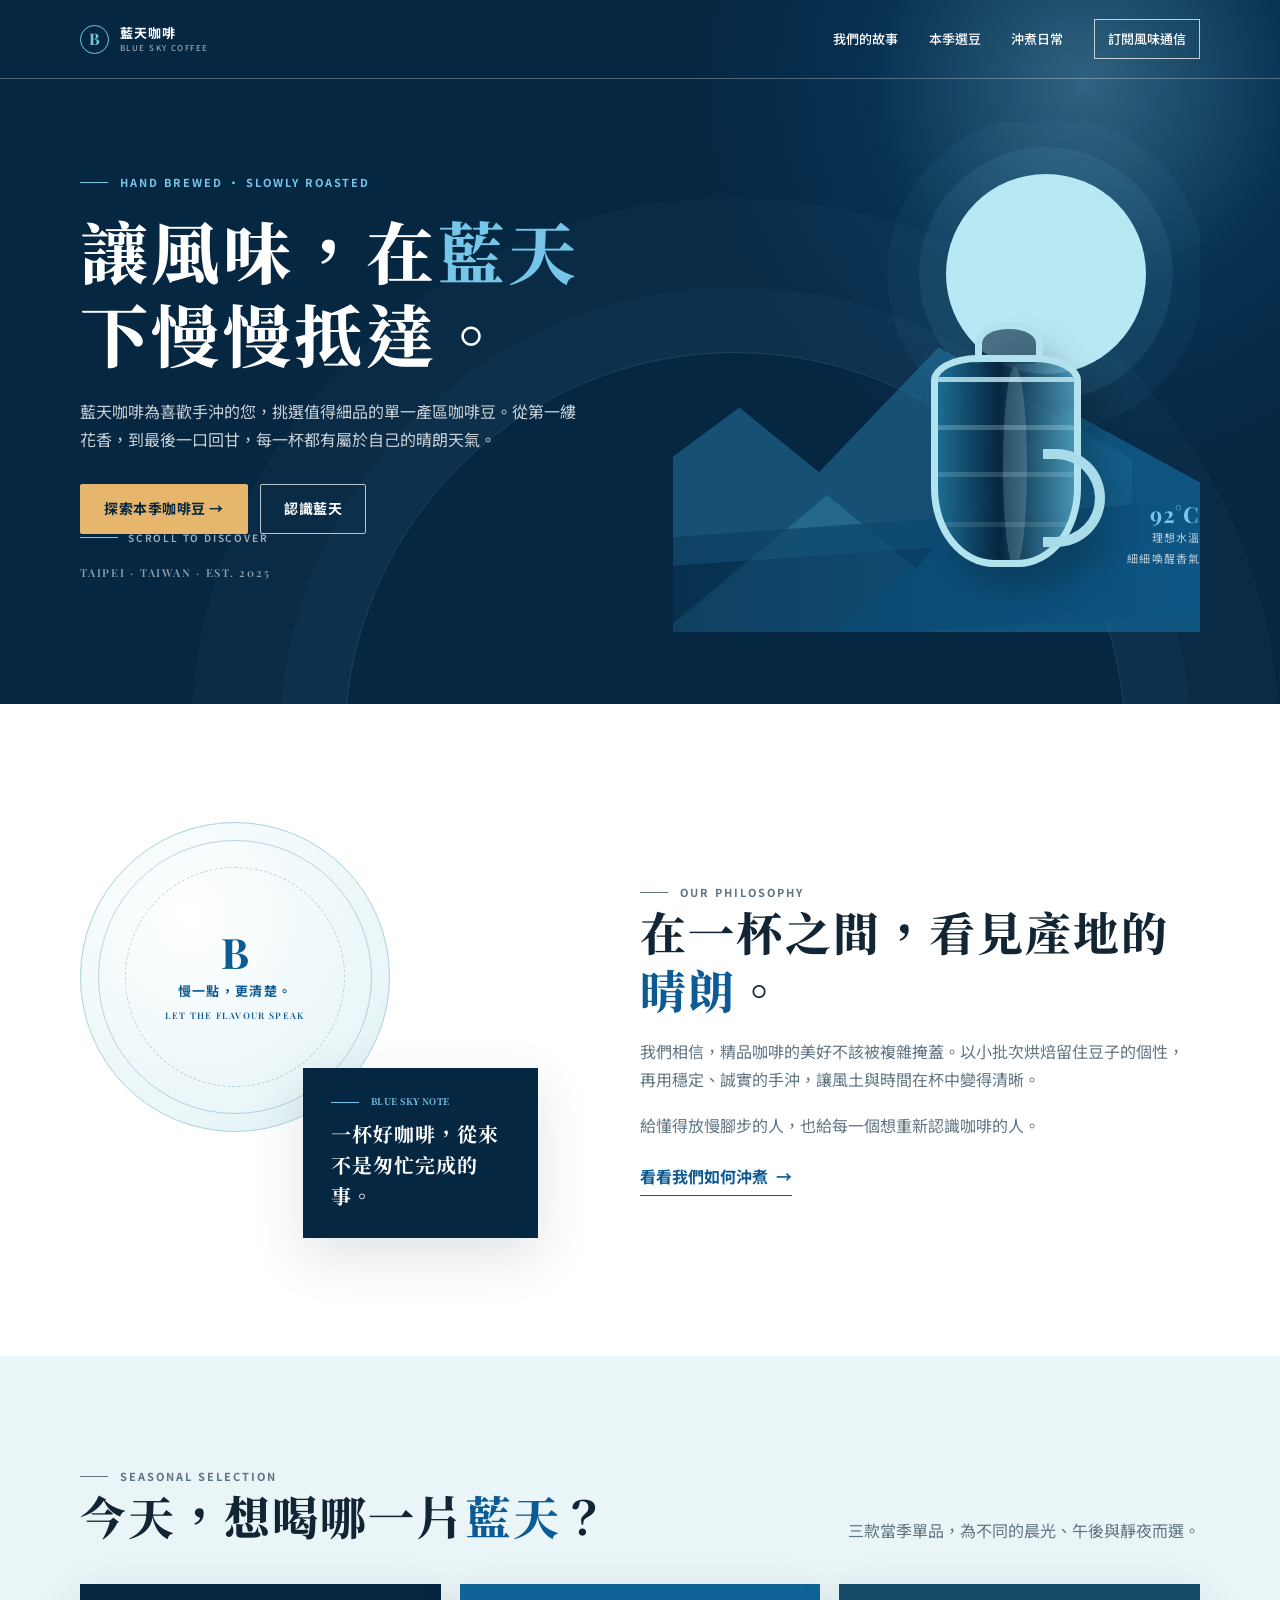
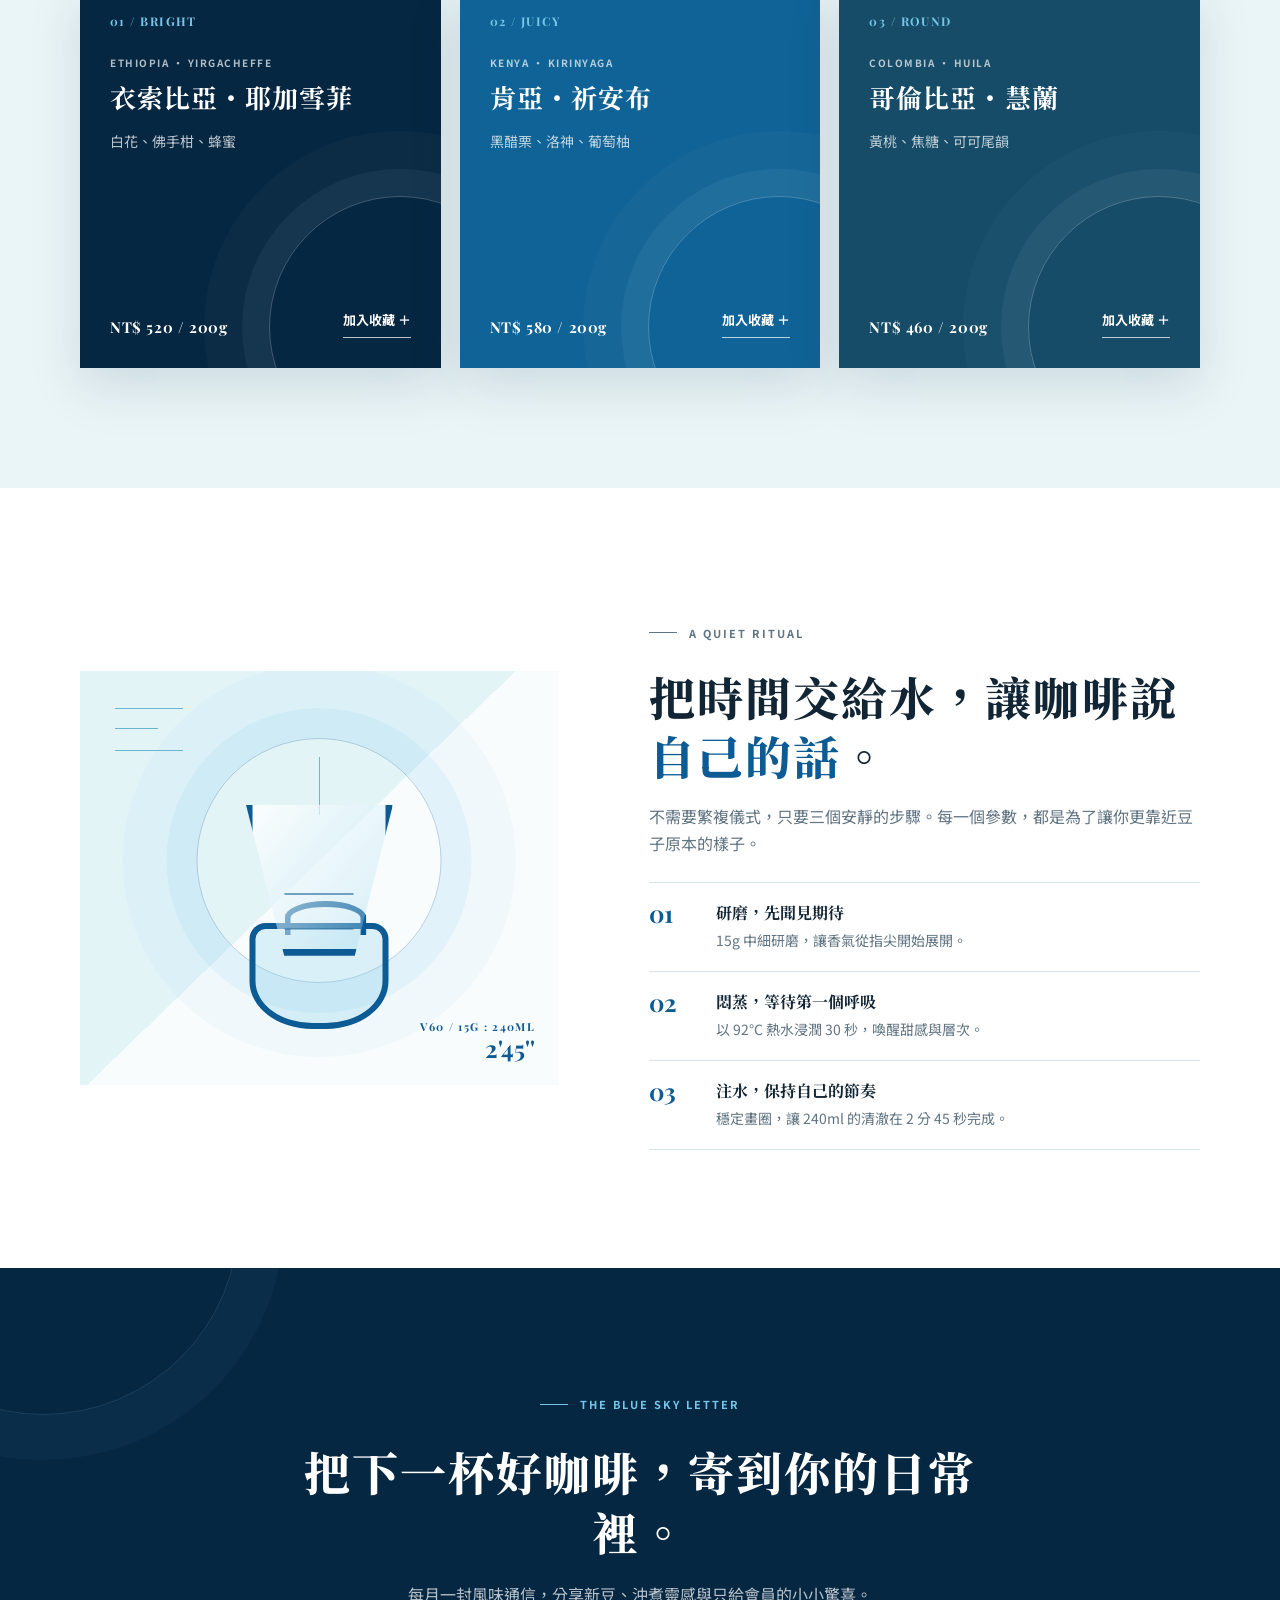
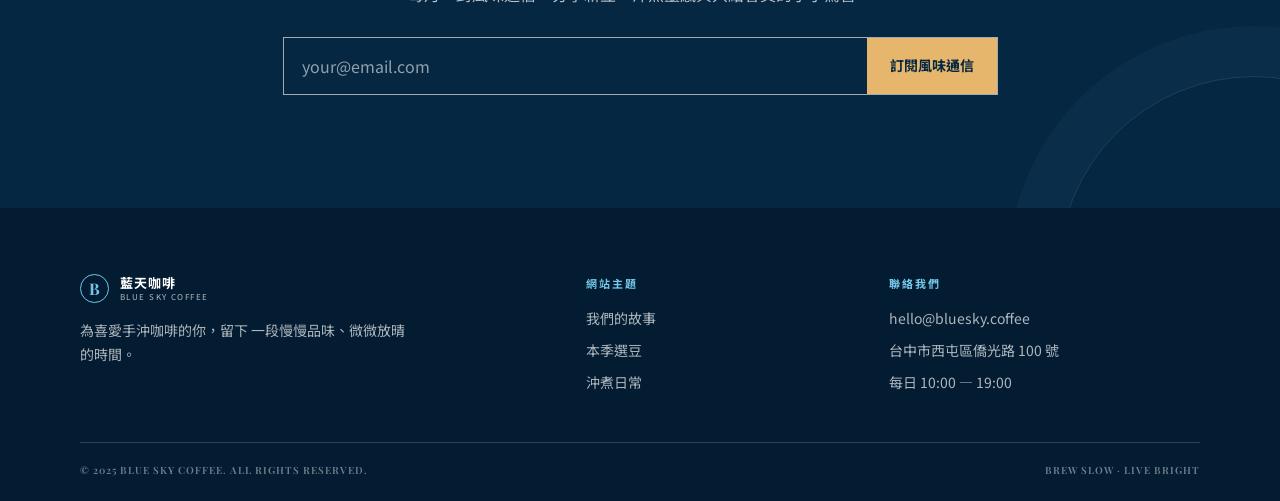
==== onepage/index.html @ 5191cfc9 "Initial commit" ====
<!doctype html>
<html lang="zh-Hant">
<head>
  <meta charset="UTF-8">
  <meta name="viewport" content="width=device-width, initial-scale=1.0">
  <meta name="description" content="藍天咖啡，為手沖咖啡愛好者挑選當季精品咖啡豆，讓每一杯都清澈、明亮、值得細品。">
  <title>藍天咖啡｜讓風味，慢慢抵達</title>
  <link rel="preconnect" href="https://fonts.googleapis.com">
  <link rel="preconnect" href="https://fonts.gstatic.com" crossorigin>
  <link href="https://fonts.googleapis.com/css2?family=Noto+Sans+TC:wght@400;500;600;700&family=Noto+Serif+TC:wght@600;700;800;900&family=Playfair+Display:wght@600;700&display=swap" rel="stylesheet">
  <style>
    :root {
      --navy: #062742;
      --blue: #0c5b95;
      --sky: #75c6e8;
      --mist: #eaf5f7;
      --cream: #fbfaf6;
      --ink: #122534;
      --muted: #607482;
      --line: #d7e4e8;
      --sand: #e5b66b;
      --shadow: 0 18px 50px rgba(6, 39, 66, .13);
    }

    * { box-sizing: border-box; }
    html { scroll-behavior: smooth; }
    body {
      margin: 0;
      color: var(--ink);
      background: var(--cream);
      font: 16px/1.7 "Noto Sans TC", sans-serif;
      -webkit-font-smoothing: antialiased;
    }
    a { color: inherit; text-decoration: none; }
    button, input { font: inherit; }
    button { cursor: pointer; }
    .wrap { width: min(1120px, calc(100% - 48px)); margin: 0 auto; }
    .eyebrow {
      display: flex;
      align-items: center;
      gap: 12px;
      margin: 0 0 18px;
      color: var(--blue);
      font-size: 11px;
      font-weight: 700;
      letter-spacing: .18em;
    }
    .eyebrow::before { width: 28px; height: 1px; background: currentColor; content: ""; }
    .section-title {
      margin: 0;
      font: 800 clamp(30px, 4vw, 46px)/1.28 "Noto Serif TC", serif;
      letter-spacing: .045em;
    }
    .text-blue { color: var(--blue); }
    .button, .outline-link {
      display: inline-flex;
      min-height: 50px;
      align-items: center;
      justify-content: center;
      padding: 10px 23px;
      border: 1px solid transparent;
      border-radius: 2px;
      font-size: 14px;
      font-weight: 700;
      letter-spacing: .04em;
      transition: transform .25s ease, background-color .25s ease, color .25s ease, border-color .25s ease;
    }
    .button:hover, .outline-link:hover { transform: translateY(-2px); }
    .button--sand { color: var(--navy); background: var(--sand); }
    .button--sand:hover { background: #f1cb8b; }
    .button--dark { color: var(--navy); background: #fff; }
    .outline-link { border-color: rgba(255,255,255,.72); color: #fff; }
    .outline-link:hover { color: var(--navy); background: #fff; }
    :focus-visible { outline: 3px solid var(--sky); outline-offset: 4px; }

    /* Header & hero */
    .site-header { position: absolute; z-index: 20; top: 0; left: 0; width: 100%; border-bottom: 1px solid rgba(255,255,255,.28); }
    .nav { min-height: 78px; display: flex; align-items: center; justify-content: space-between; gap: 20px; }
    .brand { display: inline-flex; align-items: center; gap: 11px; color: #fff; }
    .brand-mark { width: 29px; height: 29px; display: grid; place-items: center; border: 1px solid var(--sky); border-radius: 50%; color: var(--sky); font: 700 16px/1 "Playfair Display", serif; }
    .brand-copy { display: grid; line-height: 1.05; }
    .brand-copy strong { font-size: 13px; letter-spacing: .08em; }
    .brand-copy small { margin-top: 4px; font-size: 8px; letter-spacing: .18em; opacity: .7; }
    .nav-links { display: flex; align-items: center; gap: clamp(16px, 2.4vw, 31px); }
    .nav-links a { position: relative; color: #fff; font-size: 13px; font-weight: 500; white-space: nowrap; }
    .nav-links a:not(.nav-cta)::after { position: absolute; right: 0; bottom: -5px; left: auto; width: 0; height: 1px; background: var(--sky); content: ""; transition: width .25s ease; }
    .nav-links a:not(.nav-cta):hover::after { right: auto; left: 0; width: 100%; }
    .nav-links .nav-cta { padding: 8px 13px; border: 1px solid rgba(255,255,255,.72); }
    .nav-links .nav-cta:hover { color: var(--navy); background: #fff; }
    .menu-toggle { display: none; width: 42px; height: 42px; border: 1px solid rgba(255,255,255,.7); color: #fff; background: transparent; font-size: 23px; line-height: 1; }

    .hero { position: relative; min-height: 704px; overflow: hidden; color: #fff; background: var(--navy); isolation: isolate; }
    .hero::before { position: absolute; z-index: -2; top: -320px; right: -210px; width: 810px; height: 810px; border-radius: 50%; background: radial-gradient(circle, rgba(117,198,232,.38), rgba(12,91,149,.18) 38%, transparent 69%); content: ""; }
    .hero::after { position: absolute; z-index: -1; right: 12%; bottom: -430px; width: 780px; height: 780px; border: 1px solid rgba(117,198,232,.18); border-radius: 50%; box-shadow: 0 0 0 65px rgba(117,198,232,.035), 0 0 0 154px rgba(117,198,232,.025); content: ""; }
    .hero-grid { min-height: 704px; display: grid; grid-template-columns: 1.02fr .98fr; gap: 45px; align-items: center; padding: 122px 0 72px; }
    .hero-copy { position: relative; z-index: 2; }
    .hero .eyebrow { color: var(--sky); }
    .hero h1 { max-width: 650px; margin: 0 0 23px; font: 800 clamp(42px, 5.5vw, 68px)/1.22 "Noto Serif TC", serif; letter-spacing: .05em; }
    .hero h1 span { color: var(--sky); }
    .hero-lede { max-width: 500px; margin: 0; color: rgba(255,255,255,.79); font-size: 16px; }
    .hero-actions { display: flex; flex-wrap: wrap; gap: 12px; margin-top: 31px; }
    .hero-note { margin: 31px 0 0; color: rgba(255,255,255,.55); font: 600 11px/1.5 "Playfair Display", serif; letter-spacing: .16em; }
    .scroll-cue { position: absolute; bottom: 35px; left: 0; display: flex; align-items: center; gap: 10px; color: rgba(255,255,255,.63); font-size: 10px; font-weight: 600; letter-spacing: .18em; }
    .scroll-cue::before { width: 38px; height: 1px; background: var(--sky); content: ""; }

    .hero-art { position: relative; align-self: stretch; min-height: 470px; overflow: hidden; }
    .hero-art .sun { position: absolute; top: 52px; right: 54px; width: clamp(138px, 18vw, 200px); aspect-ratio: 1; border-radius: 50%; background: #b9e8f5; box-shadow: 0 0 0 27px rgba(117,198,232,.09), 0 0 0 59px rgba(117,198,232,.045); }
    .mountain { position: absolute; right: -11%; bottom: 6px; width: 116%; height: 260px; transform: skewY(-9deg); transform-origin: right bottom; background: linear-gradient(146deg, transparent 0 27%, rgba(61,145,184,.36) 27.3% 48%, rgba(17,97,143,.77) 48.3%); clip-path: polygon(0 62%, 28% 20%, 44% 57%, 68% 4%, 100% 57%, 100% 100%, 0 100%); }
    .mountain--back { right: 13%; bottom: 98px; width: 108%; height: 220px; opacity: .46; transform: skewY(-4deg); background: #2a81ae; clip-path: polygon(0 84%, 31% 30%, 45% 62%, 66% 9%, 100% 66%, 100% 100%, 0 100%); }
    .horizon { position: absolute; right: -4%; bottom: 0; width: 116%; height: 112px; background: linear-gradient(90deg, rgba(7,45,75,.5), #0d5684); transform: skewY(-4deg); }
    .coffee-vessel { position: absolute; z-index: 4; right: 18%; bottom: 36px; width: 192px; height: 274px; filter: drop-shadow(18px 22px 14px rgba(0,0,0,.22)); }
    .vessel-neck { position: absolute; top: 0; left: 62px; width: 68px; height: 42px; border: 7px solid #b3e2ef; border-bottom: 0; border-radius: 50% 50% 0 0; background: rgba(6,39,66,.62); }
    .vessel-body { position: absolute; top: 33px; left: 18px; width: 150px; height: 212px; border: 7px solid #b3e2ef; border-radius: 31% 31% 42% 42% / 12% 12% 37% 37%; background: linear-gradient(90deg, rgba(30,112,151,.9), rgba(5,35,60,.9) 45%, rgba(83,167,198,.8)); overflow: hidden; }
    .vessel-body::before { position: absolute; top: 15px; left: 0; width: 100%; height: 5px; background: rgba(197,237,244,.8); box-shadow: 0 48px rgba(197,237,244,.25), 0 95px rgba(197,237,244,.18), 0 145px rgba(197,237,244,.13); content: ""; }
    .vessel-body::after { position: absolute; top: 5px; left: 48%; width: 24px; height: 200px; border-radius: 50%; background: rgba(218,247,251,.17); content: ""; }
    .vessel-handle { position: absolute; right: 0; bottom: 49px; width: 62px; height: 98px; border: 10px solid #a9dce9; border-left: 0; border-radius: 0 53px 53px 0; }
    .art-label { position: absolute; z-index: 5; right: 0; bottom: 64px; display: grid; gap: 3px; color: rgba(255,255,255,.73); font-size: 11px; letter-spacing: .1em; text-align: right; }
    .art-label strong { color: var(--sky); font: 700 22px/1 "Playfair Display", serif; }

    /* Story */
    .story { padding: 118px 0; background: #fff; }
    .story-grid { display: grid; grid-template-columns: .9fr 1.1fr; gap: clamp(45px, 8vw, 105px); align-items: center; }
    .story-visual { position: relative; min-height: 416px; }
    .seal { position: absolute; top: 0; left: 0; width: 310px; height: 310px; display: grid; place-items: center; border: 1px solid #a8d2df; border-radius: 50%; color: var(--blue); background: radial-gradient(circle at 35% 30%, #fff 0, #eaf6f8 68%, #d9edf1 100%); }
    .seal::before, .seal::after { position: absolute; border: 1px solid rgba(12,91,149,.25); border-radius: 50%; content: ""; }
    .seal::before { inset: 17px; }
    .seal::after { inset: 44px; border-style: dashed; }
    .seal-inner { position: relative; z-index: 1; display: grid; gap: 7px; text-align: center; }
    .seal-inner b { font: 700 42px/1 "Playfair Display", serif; }
    .seal-inner span { font-size: 13px; font-weight: 700; letter-spacing: .1em; }
    .seal-inner small { font: 600 9px/1.5 "Playfair Display", serif; letter-spacing: .15em; }
    .blue-note { position: absolute; right: 0; bottom: 0; width: 235px; padding: 27px 28px; color: #fff; background: var(--navy); box-shadow: var(--shadow); }
    .blue-note .eyebrow { margin-bottom: 9px; color: var(--sky); font-size: 9px; }
    .blue-note p { margin: 0; font: 700 20px/1.55 "Noto Serif TC", serif; letter-spacing: .05em; }
    .story-copy p { margin: 19px 0 0; color: var(--muted); }
    .inline-link { display: inline-flex; align-items: center; gap: 8px; margin-top: 24px; padding-bottom: 5px; border-bottom: 1px solid var(--blue); color: var(--blue); font-weight: 700; }
    .inline-link:hover { color: var(--navy); }

    /* Coffee collection */
    .coffee { padding: 111px 0 120px; background: var(--mist); }
    .section-heading { display: flex; align-items: end; justify-content: space-between; gap: 40px; margin-bottom: 39px; }
    .section-heading p { max-width: 370px; margin: 0; color: var(--muted); }
    .coffee-grid { display: grid; grid-template-columns: repeat(3, 1fr); gap: 19px; }
    .coffee-card { position: relative; min-height: 384px; display: flex; flex-direction: column; overflow: hidden; padding: 30px; color: #fff; background: var(--navy); box-shadow: var(--shadow); }
    .coffee-card:nth-child(2) { background: #106396; }
    .coffee-card:nth-child(3) { background: #164c68; }
    .coffee-card::after { position: absolute; right: -90px; bottom: -90px; width: 260px; height: 260px; border: 1px solid rgba(255,255,255,.24); border-radius: 50%; box-shadow: 0 0 0 27px rgba(255,255,255,.045), 0 0 0 65px rgba(255,255,255,.025); content: ""; }
    .card-top, .coffee-card h3, .flavour, .card-footer { position: relative; z-index: 1; }
    .card-top { color: var(--sky); font: 700 12px/1.3 "Playfair Display", serif; letter-spacing: .12em; }
    .origin { margin: 25px 0 8px; color: rgba(255,255,255,.69); font-size: 10px; font-weight: 700; letter-spacing: .15em; }
    .coffee-card h3 { margin: 0; font: 700 26px/1.38 "Noto Serif TC", serif; letter-spacing: .04em; }
    .flavour { margin: 15px 0 0; color: rgba(255,255,255,.73); font-size: 14px; }
    .card-footer { display: flex; align-items: end; justify-content: space-between; gap: 14px; margin-top: auto; }
    .price { font: 700 15px/1.3 "Playfair Display", serif; letter-spacing: .04em; }
    .save-coffee { padding: 0 0 5px; border: 0; border-bottom: 1px solid rgba(255,255,255,.72); color: #fff; background: transparent; font-size: 13px; font-weight: 700; white-space: nowrap; transition: color .2s, border-color .2s; }
    .save-coffee:hover { border-color: var(--sand); color: var(--sand); }

    /* Brew */
    .brew { padding: 118px 0; background: #fff; }
    .brew-grid { display: grid; grid-template-columns: .93fr 1.07fr; gap: clamp(42px, 8vw, 90px); align-items: center; }
    .brew-art { position: relative; height: 414px; overflow: hidden; background: linear-gradient(136deg, #e3f4f7 0 48%, #f8fcfc 48% 100%); }
    .brew-art::before { position: absolute; top: 37px; left: 35px; width: 68px; height: 41px; border-top: 1px solid #6cb4ce; border-bottom: 1px solid #6cb4ce; content: ""; }
    .brew-art::after { position: absolute; top: 57px; left: 35px; width: 43px; border-top: 1px solid #6cb4ce; content: ""; }
    .water-rings { position: absolute; top: 67px; left: 50%; width: 245px; height: 245px; border: 1px solid rgba(12,91,149,.27); border-radius: 50%; transform: translateX(-50%); box-shadow: 0 0 0 30px rgba(117,198,232,.12), 0 0 0 74px rgba(117,198,232,.065); }
    .water-rings::before { position: absolute; top: 18px; left: 50%; width: 1px; height: 58px; background: #6bb8d1; content: ""; transform: translateX(-50%); }
    .dripper { position: absolute; z-index: 2; top: 134px; left: 50%; width: 147px; height: 151px; border: 7px solid var(--blue); border-top: 0; background: linear-gradient(130deg, rgba(255,255,255,.85), rgba(117,198,232,.25)); clip-path: polygon(0 0, 100% 0, 74% 100%, 26% 100%); transform: translateX(-50%); }
    .dripper::after { position: absolute; right: 32px; bottom: 19px; left: 32px; height: 33px; border-top: 2px solid rgba(12,91,149,.55); border-bottom: 2px solid rgba(12,91,149,.35); content: ""; }
    .carafe { position: absolute; z-index: 1; bottom: 56px; left: 50%; width: 139px; height: 106px; border: 6px solid var(--blue); border-radius: 16px 16px 45% 45%; background: rgba(117,198,232,.23); transform: translateX(-50%); }
    .carafe::before { position: absolute; top: -28px; left: 29px; width: 70px; height: 28px; border: 6px solid var(--blue); border-bottom: 0; border-radius: 50% 50% 0 0; content: ""; }
    .brew-caption { position: absolute; right: 24px; bottom: 19px; color: var(--blue); text-align: right; }
    .brew-caption span { display: block; font: 700 11px/1.5 "Playfair Display", serif; letter-spacing: .12em; }
    .brew-caption strong { font: 700 24px/1.1 "Playfair Display", serif; }
    .brew-copy > p { margin: 18px 0 25px; color: var(--muted); }
    .brew-steps { border-top: 1px solid var(--line); }
    .brew-step { display: grid; grid-template-columns: 52px 1fr; gap: 15px; padding: 18px 0; border-bottom: 1px solid var(--line); }
    .step-number { color: var(--blue); font: 700 24px/1 "Playfair Display", serif; }
    .brew-step h3 { margin: 0; font: 700 16px/1.5 "Noto Serif TC", serif; }
    .brew-step p { margin: 4px 0 0; color: var(--muted); font-size: 14px; }

    /* Subscribe and footer */
    .visit { position: relative; overflow: hidden; padding: 108px 0 113px; color: #fff; text-align: center; background: var(--navy); }
    .visit::before, .visit::after { position: absolute; width: 390px; height: 390px; border: 1px solid rgba(117,198,232,.17); border-radius: 50%; content: ""; }
    .visit::before { top: -245px; left: -153px; box-shadow: 0 0 0 45px rgba(117,198,232,.035); }
    .visit::after { right: -170px; bottom: -260px; box-shadow: 0 0 0 50px rgba(117,198,232,.035); }
    .visit .wrap { position: relative; z-index: 1; max-width: 715px; }
    .visit .eyebrow { justify-content: center; color: var(--sky); }
    .visit h2 { margin: 0; font: 800 clamp(30px, 4vw, 46px)/1.3 "Noto Serif TC", serif; letter-spacing: .045em; }
    .visit p { max-width: 510px; margin: 19px auto 29px; color: rgba(255,255,255,.72); }
    .subscribe-form { display: flex; min-height: 58px; border: 1px solid rgba(255,255,255,.62); }
    .subscribe-form input { min-width: 0; flex: 1; padding: 0 18px; border: 0; color: #fff; outline: none; background: transparent; }
    .subscribe-form input::placeholder { color: rgba(255,255,255,.56); }
    .subscribe-form button { padding: 0 23px; border: 0; color: var(--navy); background: var(--sand); font-size: 14px; font-weight: 700; white-space: nowrap; transition: background .2s; }
    .subscribe-form button:hover { background: #f1cb8b; }
    .site-footer { padding: 66px 0 23px; color: rgba(255,255,255,.68); background: #031c31; }
    .footer-grid { display: grid; grid-template-columns: 1.45fr .8fr 1fr; gap: 55px; padding-bottom: 48px; }
    .footer-brand .brand { margin-bottom: 16px; }
    .footer-brand p { max-width: 330px; margin: 0; font-size: 14px; }
    .footer-title { margin: 0 0 14px; color: var(--sky); font-size: 11px; font-weight: 700; letter-spacing: .18em; }
    .footer-links { display: grid; gap: 8px; font-size: 14px; }
    .footer-links a:hover { color: var(--sky); }
    .footer-links address { font-style: normal; }
    .footer-bottom { display: flex; justify-content: space-between; gap: 20px; padding-top: 20px; border-top: 1px solid rgba(255,255,255,.17); color: rgba(255,255,255,.44); font: 600 10px/1.5 "Playfair Display", serif; letter-spacing: .1em; }

    .toast { position: fixed; z-index: 50; right: 22px; bottom: 22px; max-width: min(370px, calc(100vw - 44px)); padding: 14px 18px; border-left: 3px solid var(--sand); color: #fff; background: var(--navy); box-shadow: var(--shadow); font-size: 14px; opacity: 0; pointer-events: none; transform: translateY(12px); transition: opacity .25s ease, transform .25s ease; }
    .toast.show { opacity: 1; transform: translateY(0); }
    .reveal { opacity: 0; transform: translateY(18px); transition: opacity .65s ease, transform .65s ease; }
    .reveal.visible { opacity: 1; transform: translateY(0); }

    @media (max-width: 820px) {
      .menu-toggle { display: grid; place-items: center; }
      .nav { position: relative; }
      .nav-links { position: absolute; top: 78px; right: -24px; left: -24px; max-height: 0; display: grid; gap: 0; overflow: hidden; background: #05233c; transition: max-height .35s ease; }
      .nav-links.open { max-height: 300px; border-top: 1px solid rgba(255,255,255,.16); }
      .nav-links a { display: block; padding: 13px 24px; }
      .nav-links .nav-cta { margin: 5px 24px 15px; padding: 10px 13px; text-align: center; }
      .hero { min-height: 710px; }
      .hero-grid { min-height: 710px; grid-template-columns: 1fr; gap: 0; padding: 118px 0 43px; }
      .hero-art { min-height: 276px; margin-top: -9px; }
      .hero-art .sun { top: 19px; right: 20%; width: 130px; }
      .mountain { height: 180px; }
      .mountain--back { bottom: 69px; height: 150px; }
      .coffee-vessel { right: 17%; bottom: -12px; transform: scale(.72); transform-origin: bottom right; }
      .art-label { display: none; }
      .scroll-cue { display: none; }
      .story-grid, .brew-grid { grid-template-columns: 1fr; }
      .story-visual { max-width: 525px; width: 100%; min-height: 400px; }
      .coffee-grid { grid-template-columns: repeat(2, 1fr); }
      .coffee-card:nth-child(3) { grid-column: span 2; }
      .footer-grid { grid-template-columns: 1fr 1fr; }
      .footer-brand { grid-column: 1 / -1; }
    }
    @media (max-width: 560px) {
      .wrap { width: calc(100% - 34px); }
      .nav-links { right: -17px; left: -17px; }
      .hero { min-height: 680px; }
      .hero-grid { min-height: 680px; padding-top: 106px; }
      .hero h1 { font-size: 40px; }
      .hero-lede { font-size: 14px; }
      .hero-actions { gap: 9px; margin-top: 24px; }
      .hero-actions .button, .hero-actions .outline-link { min-height: 46px; padding: 8px 15px; font-size: 13px; }
      .hero-note { margin-top: 21px; }
      .hero-art { min-height: 219px; }
      .hero-art .sun { width: 92px; }
      .coffee-vessel { right: 5%; bottom: -48px; transform: scale(.57); }
      .story, .coffee, .brew { padding: 76px 0; }
      .seal { width: 245px; height: 245px; }
      .seal-inner b { font-size: 35px; }
      .story-visual { min-height: 347px; }
      .blue-note { width: 185px; padding: 20px; }
      .blue-note p { font-size: 16px; }
      .section-heading { display: block; margin-bottom: 28px; }
      .section-heading p { margin-top: 14px; font-size: 14px; }
      .coffee-grid { grid-template-columns: 1fr; }
      .coffee-card, .coffee-card:nth-child(3) { min-height: 330px; grid-column: auto; }
      .coffee-card { padding: 25px; }
      .brew-art { height: 310px; }
      .water-rings { top: 45px; width: 178px; height: 178px; box-shadow: 0 0 0 23px rgba(117,198,232,.12), 0 0 0 53px rgba(117,198,232,.065); }
      .dripper { top: 95px; transform: translateX(-50%) scale(.75); }
      .carafe { bottom: 37px; transform: translateX(-50%) scale(.75); }
      .visit { padding: 76px 0; }
      .subscribe-form { display: grid; gap: 0; border: 0; }
      .subscribe-form input { min-height: 54px; border: 1px solid rgba(255,255,255,.62); }
      .subscribe-form button { min-height: 54px; margin-top: 10px; }
      .footer-grid { grid-template-columns: 1fr; gap: 33px; }
      .footer-brand { grid-column: auto; }
      .footer-bottom { display: grid; gap: 8px; }
    }
    @media (prefers-reduced-motion: reduce) {
      html { scroll-behavior: auto; }
      *, *::before, *::after { transition-duration: .01ms !important; animation-duration: .01ms !important; animation-iteration-count: 1 !important; }
      .reveal { opacity: 1; transform: none; }
    }
  </style>
</head>
<body>
  <header class="site-header" id="top">
    <nav class="nav wrap" aria-label="主要導覽">
      <a class="brand" href="#top" aria-label="回到藍天咖啡首頁">
        <span class="brand-mark" aria-hidden="true">B</span>
        <span class="brand-copy"><strong>藍天咖啡</strong><small>BLUE SKY COFFEE</small></span>
      </a>
      <button class="menu-toggle" type="button" aria-controls="navLinks" aria-expanded="false" aria-label="開啟導覽選單">☰</button>
      <div class="nav-links" id="navLinks">
        <a href="#story">我們的故事</a>
        <a href="#coffee">本季選豆</a>
        <a href="#brew">沖煮日常</a>
        <a class="nav-cta" href="#visit">訂閱風味通信</a>
      </div>
    </nav>
  </header>

  <main>
    <section class="hero" aria-labelledby="heroTitle">
      <div class="wrap hero-grid">
        <div class="hero-copy">
          <p class="eyebrow">HAND BREWED · SLOWLY ROASTED</p>
          <h1 id="heroTitle">讓風味，在<span>藍天</span>下慢慢抵達。</h1>
          <p class="hero-lede">藍天咖啡為喜歡手沖的您，挑選值得細品的單一產區咖啡豆。從第一縷花香，到最後一口回甘，每一杯都有屬於自己的晴朗天氣。</p>
          <div class="hero-actions">
            <a class="button button--sand" href="#coffee">探索本季咖啡豆 →</a>
            <a class="outline-link" href="#story">認識藍天</a>
          </div>
          <p class="hero-note">TAIPEI · TAIWAN · EST. 2025</p>
          <span class="scroll-cue">SCROLL TO DISCOVER</span>
        </div>
        <div class="hero-art" aria-hidden="true">
          <div class="sun"></div>
          <div class="mountain mountain--back"></div>
          <div class="mountain"></div>
          <div class="horizon"></div>
          <div class="coffee-vessel"><div class="vessel-neck"></div><div class="vessel-body"></div><div class="vessel-handle"></div></div>
          <div class="art-label"><strong>92°C</strong><span>理想水溫</span><span>細細喚醒香氣</span></div>
        </div>
      </div>
    </section>

    <section class="story" id="story" aria-labelledby="storyTitle">
      <div class="wrap story-grid">
        <div class="story-visual reveal" aria-hidden="true">
          <div class="seal"><div class="seal-inner"><b>B</b><span>慢一點，更清楚。</span><small>LET THE FLAVOUR SPEAK</small></div></div>
          <aside class="blue-note"><p class="eyebrow">BLUE SKY NOTE</p><p>一杯好咖啡，從來不是匆忙完成的事。</p></aside>
        </div>
        <div class="story-copy reveal">
          <p class="eyebrow">OUR PHILOSOPHY</p>
          <h2 class="section-title" id="storyTitle">在一杯之間，看見產地的<span class="text-blue">晴朗</span>。</h2>
          <p>我們相信，精品咖啡的美好不該被複雜掩蓋。以小批次烘焙留住豆子的個性，再用穩定、誠實的手沖，讓風土與時間在杯中變得清晰。</p>
          <p>給懂得放慢腳步的人，也給每一個想重新認識咖啡的人。</p>
          <a class="inline-link" href="#brew">看看我們如何沖煮 <span aria-hidden="true">→</span></a>
        </div>
      </div>
    </section>

    <section class="coffee" id="coffee" aria-labelledby="coffeeTitle">
      <div class="wrap">
        <div class="section-heading reveal">
          <div><p class="eyebrow">SEASONAL SELECTION</p><h2 class="section-title" id="coffeeTitle">今天，想喝哪一片<span class="text-blue">藍天</span>？</h2></div>
          <p>三款當季單品，為不同的晨光、午後與靜夜而選。</p>
        </div>
        <div class="coffee-grid">
          <article class="coffee-card reveal">
            <div class="card-top">01 / BRIGHT</div><p class="origin">ETHIOPIA · YIRGACHEFFE</p><h3>衣索比亞・耶加雪菲</h3><p class="flavour">白花、佛手柑、蜂蜜</p>
            <div class="card-footer"><span class="price">NT$ 520 / 200g</span><button class="save-coffee" type="button" data-coffee="衣索比亞・耶加雪菲">加入收藏 ＋</button></div>
          </article>
          <article class="coffee-card reveal">
            <div class="card-top">02 / JUICY</div><p class="origin">KENYA · KIRINYAGA</p><h3>肯亞・祈安布</h3><p class="flavour">黑醋栗、洛神、葡萄柚</p>
            <div class="card-footer"><span class="price">NT$ 580 / 200g</span><button class="save-coffee" type="button" data-coffee="肯亞・祈安布">加入收藏 ＋</button></div>
          </article>
          <article class="coffee-card reveal">
            <div class="card-top">03 / ROUND</div><p class="origin">COLOMBIA · HUILA</p><h3>哥倫比亞・慧蘭</h3><p class="flavour">黃桃、焦糖、可可尾韻</p>
            <div class="card-footer"><span class="price">NT$ 460 / 200g</span><button class="save-coffee" type="button" data-coffee="哥倫比亞・慧蘭">加入收藏 ＋</button></div>
          </article>
        </div>
      </div>
    </section>

    <section class="brew" id="brew" aria-labelledby="brewTitle">
      <div class="wrap brew-grid">
        <div class="brew-art reveal" aria-hidden="true"><div class="water-rings"></div><div class="dripper"></div><div class="carafe"></div><div class="brew-caption"><span>V60 / 15G : 240ML</span><strong>2'45''</strong></div></div>
        <div class="brew-copy reveal">
          <p class="eyebrow">A QUIET RITUAL</p>
          <h2 class="section-title" id="brewTitle">把時間交給水，讓咖啡說<span class="text-blue">自己的話</span>。</h2>
          <p>不需要繁複儀式，只要三個安靜的步驟。每一個參數，都是為了讓你更靠近豆子原本的樣子。</p>
          <div class="brew-steps">
            <div class="brew-step"><span class="step-number">01</span><div><h3>研磨，先聞見期待</h3><p>15g 中細研磨，讓香氣從指尖開始展開。</p></div></div>
            <div class="brew-step"><span class="step-number">02</span><div><h3>悶蒸，等待第一個呼吸</h3><p>以 92°C 熱水浸潤 30 秒，喚醒甜感與層次。</p></div></div>
            <div class="brew-step"><span class="step-number">03</span><div><h3>注水，保持自己的節奏</h3><p>穩定畫圈，讓 240ml 的清澈在 2 分 45 秒完成。</p></div></div>
          </div>
        </div>
      </div>
    </section>

    <section class="visit" id="visit" aria-labelledby="visitTitle">
      <div class="wrap reveal">
        <p class="eyebrow">THE BLUE SKY LETTER</p>
        <h2 id="visitTitle">把下一杯好咖啡，寄到你的日常裡。</h2>
        <p>每月一封風味通信，分享新豆、沖煮靈感與只給會員的小小驚喜。</p>
        <form class="subscribe-form" id="subscribeForm">
          <input type="email" aria-label="電子郵件地址" placeholder="your@email.com" required>
          <button type="submit">訂閱風味通信</button>
        </form>
      </div>
    </section>
  </main>

  <footer class="site-footer">
    <div class="wrap footer-grid">
      <div class="footer-brand"><a class="brand" href="#top" aria-label="回到藍天咖啡首頁"><span class="brand-mark" aria-hidden="true">B</span><span class="brand-copy"><strong>藍天咖啡</strong><small>BLUE SKY COFFEE</small></span></a><p>為喜愛手沖咖啡的你，留下 一段慢慢品味、微微放晴的時間。</p></div>
      <div><p class="footer-title">網站主題</p><div class="footer-links"><a href="#story">我們的故事</a><a href="#coffee">本季選豆</a><a href="#brew">沖煮日常</a></div></div>
      <div><p class="footer-title">聯絡我們</p><div class="footer-links"><a href="mailto:hello@bluesky.coffee">hello@bluesky.coffee</a><address>台中市西屯區僑光路 100 號</address><span>每日 10:00 — 19:00</span></div></div>
    </div>
    <div class="wrap footer-bottom"><span>© 2025 BLUE SKY COFFEE. ALL RIGHTS RESERVED.</span><span>BREW SLOW · LIVE BRIGHT</span></div>
  </footer>
  <div class="toast" role="status" aria-live="polite"></div>

  <script>
    (() => {
      const menuButton = document.querySelector('.menu-toggle');
      const navLinks = document.querySelector('.nav-links');
      const toast = document.querySelector('.toast');
      let toastTimer;

      const closeMenu = () => {
        navLinks.classList.remove('open');
        menuButton.setAttribute('aria-expanded', 'false');
        menuButton.setAttribute('aria-label', '開啟導覽選單');
        menuButton.textContent = '☰';
      };
      menuButton.addEventListener('click', () => {
        const opening = !navLinks.classList.contains('open');
        navLinks.classList.toggle('open', opening);
        menuButton.setAttribute('aria-expanded', String(opening));
        menuButton.setAttribute('aria-label', opening ? '關閉導覽選單' : '開啟導覽選單');
        menuButton.textContent = opening ? '×' : '☰';
      });
      navLinks.querySelectorAll('a').forEach(link => link.addEventListener('click', closeMenu));

      const showToast = message => {
        clearTimeout(toastTimer);
        toast.textContent = message;
        toast.classList.add('show');
        toastTimer = setTimeout(() => toast.classList.remove('show'), 2600);
      };
      document.querySelectorAll('[data-coffee]').forEach(button => {
        button.addEventListener('click', () => showToast(`已將「${button.dataset.coffee}」加入你的收藏。`));
      });
      document.querySelector('#subscribeForm').addEventListener('submit', event => {
        event.preventDefault();
        event.currentTarget.reset();
        showToast('謝謝訂閱，下一封晴朗的風味通信即將寄出。');
      });

      const revealItems = document.querySelectorAll('.reveal');
      const reducedMotion = window.matchMedia('(prefers-reduced-motion: reduce)').matches;
      if (!('IntersectionObserver' in window) || reducedMotion) {
        revealItems.forEach(item => item.classList.add('visible'));
      } else {
        const observer = new IntersectionObserver(entries => {
          entries.forEach(entry => {
            if (entry.isIntersecting) {
              entry.target.classList.add('visible');
              observer.unobserve(entry.target);
            }
          });
        }, { threshold: .12 });
        revealItems.forEach(item => observer.observe(item));
      }
    })();
  </script>
</body>
</html>
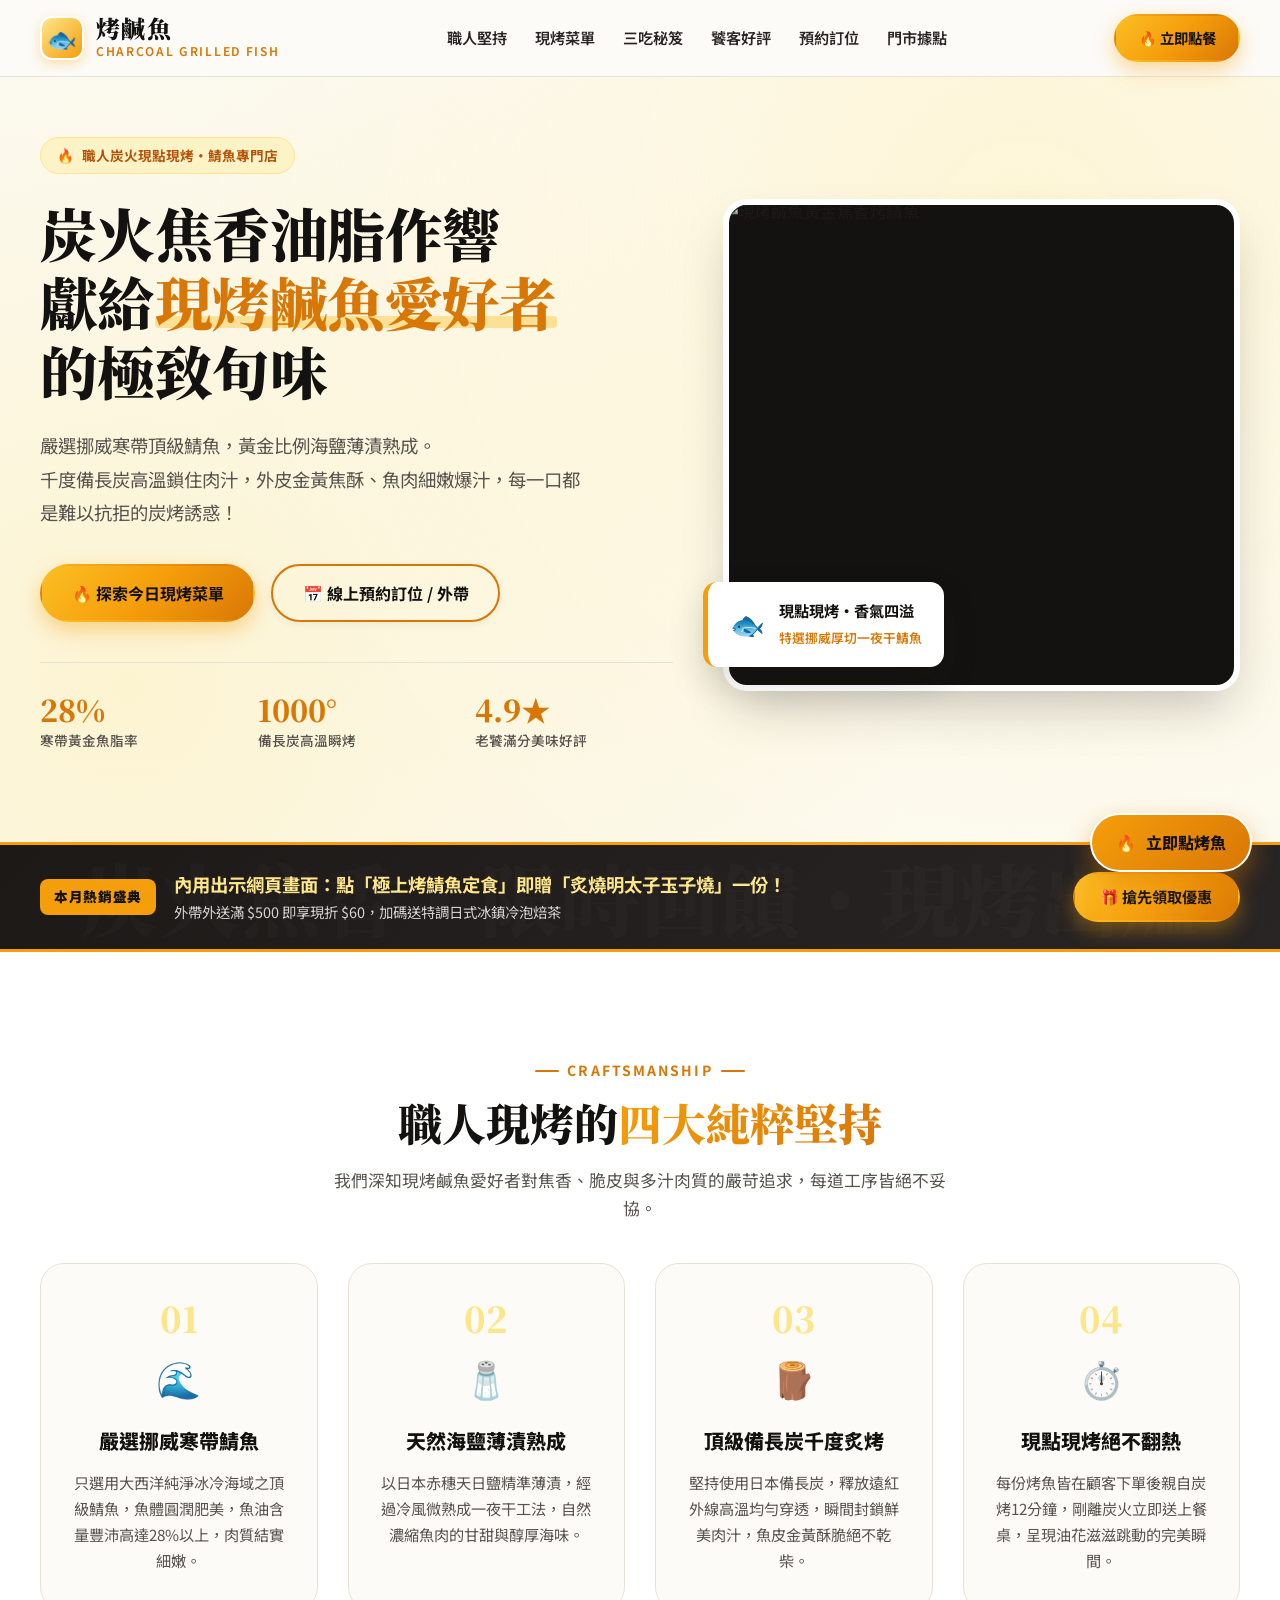
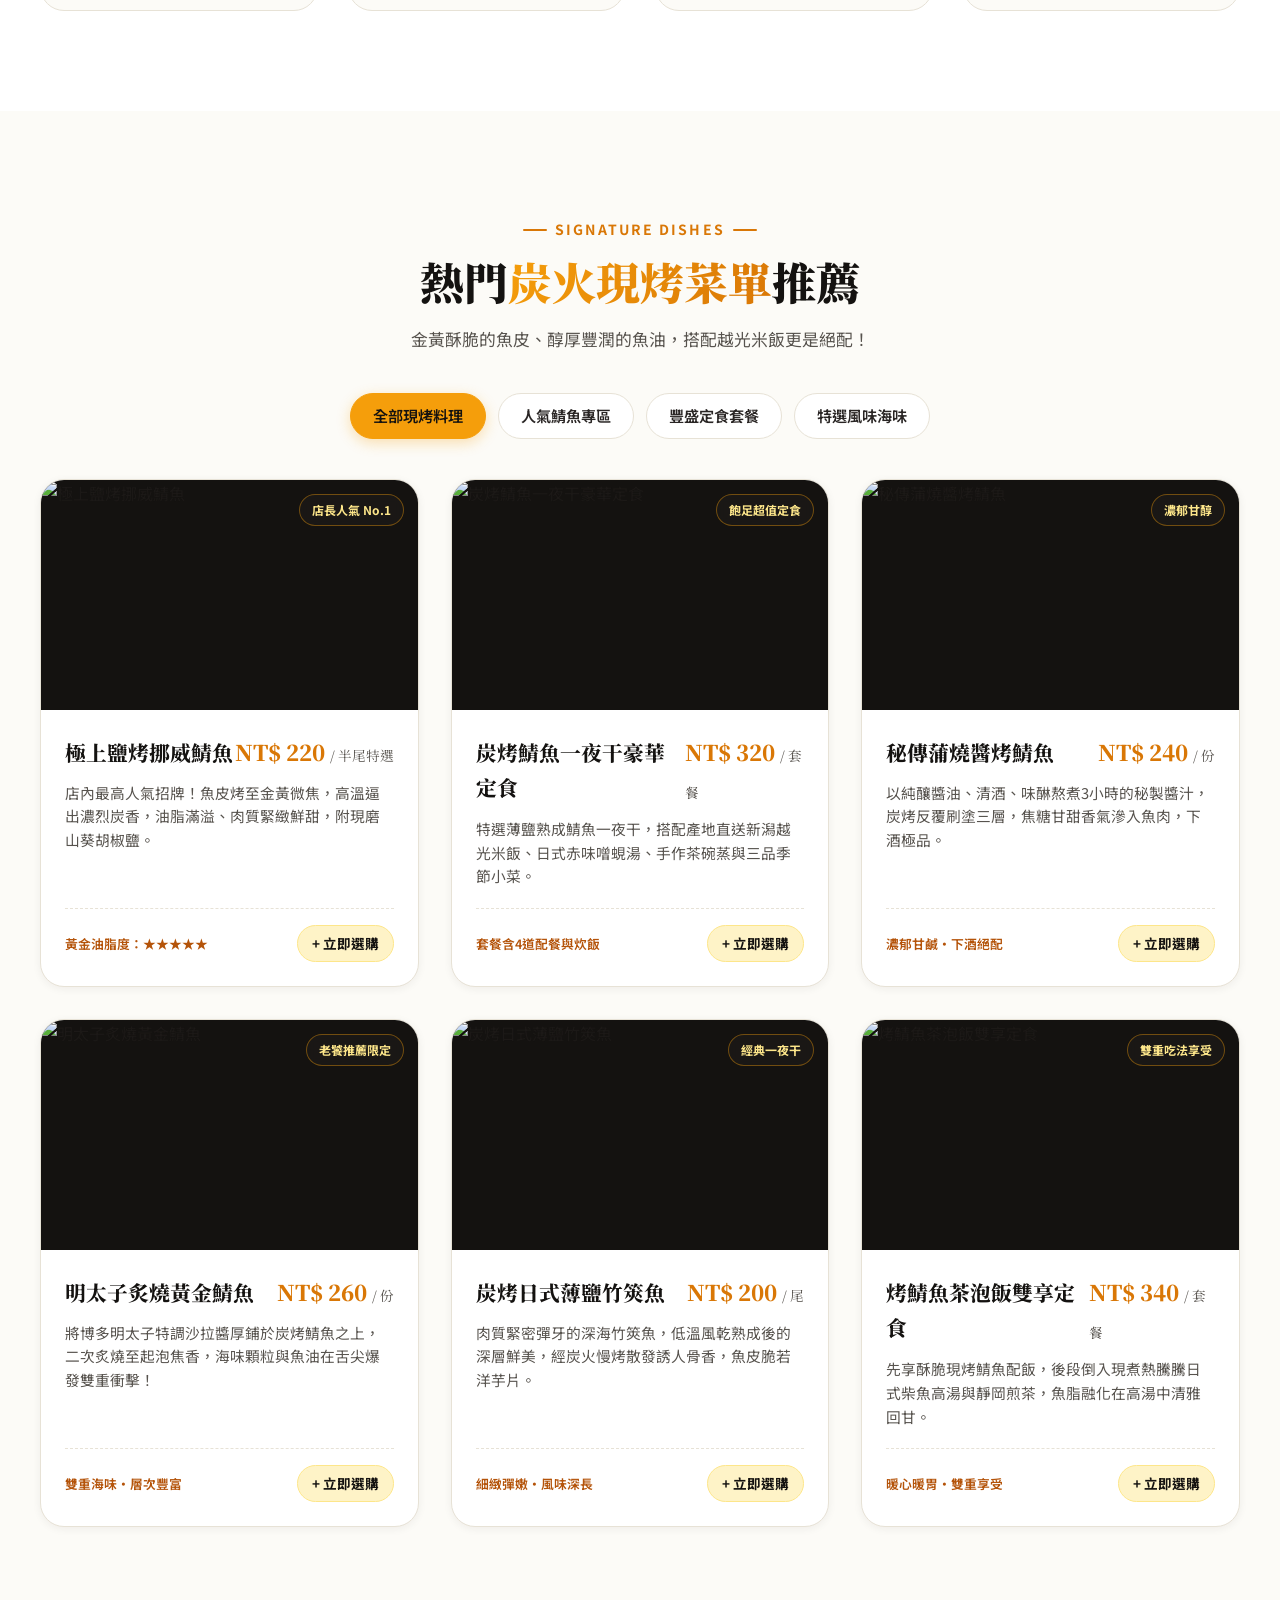
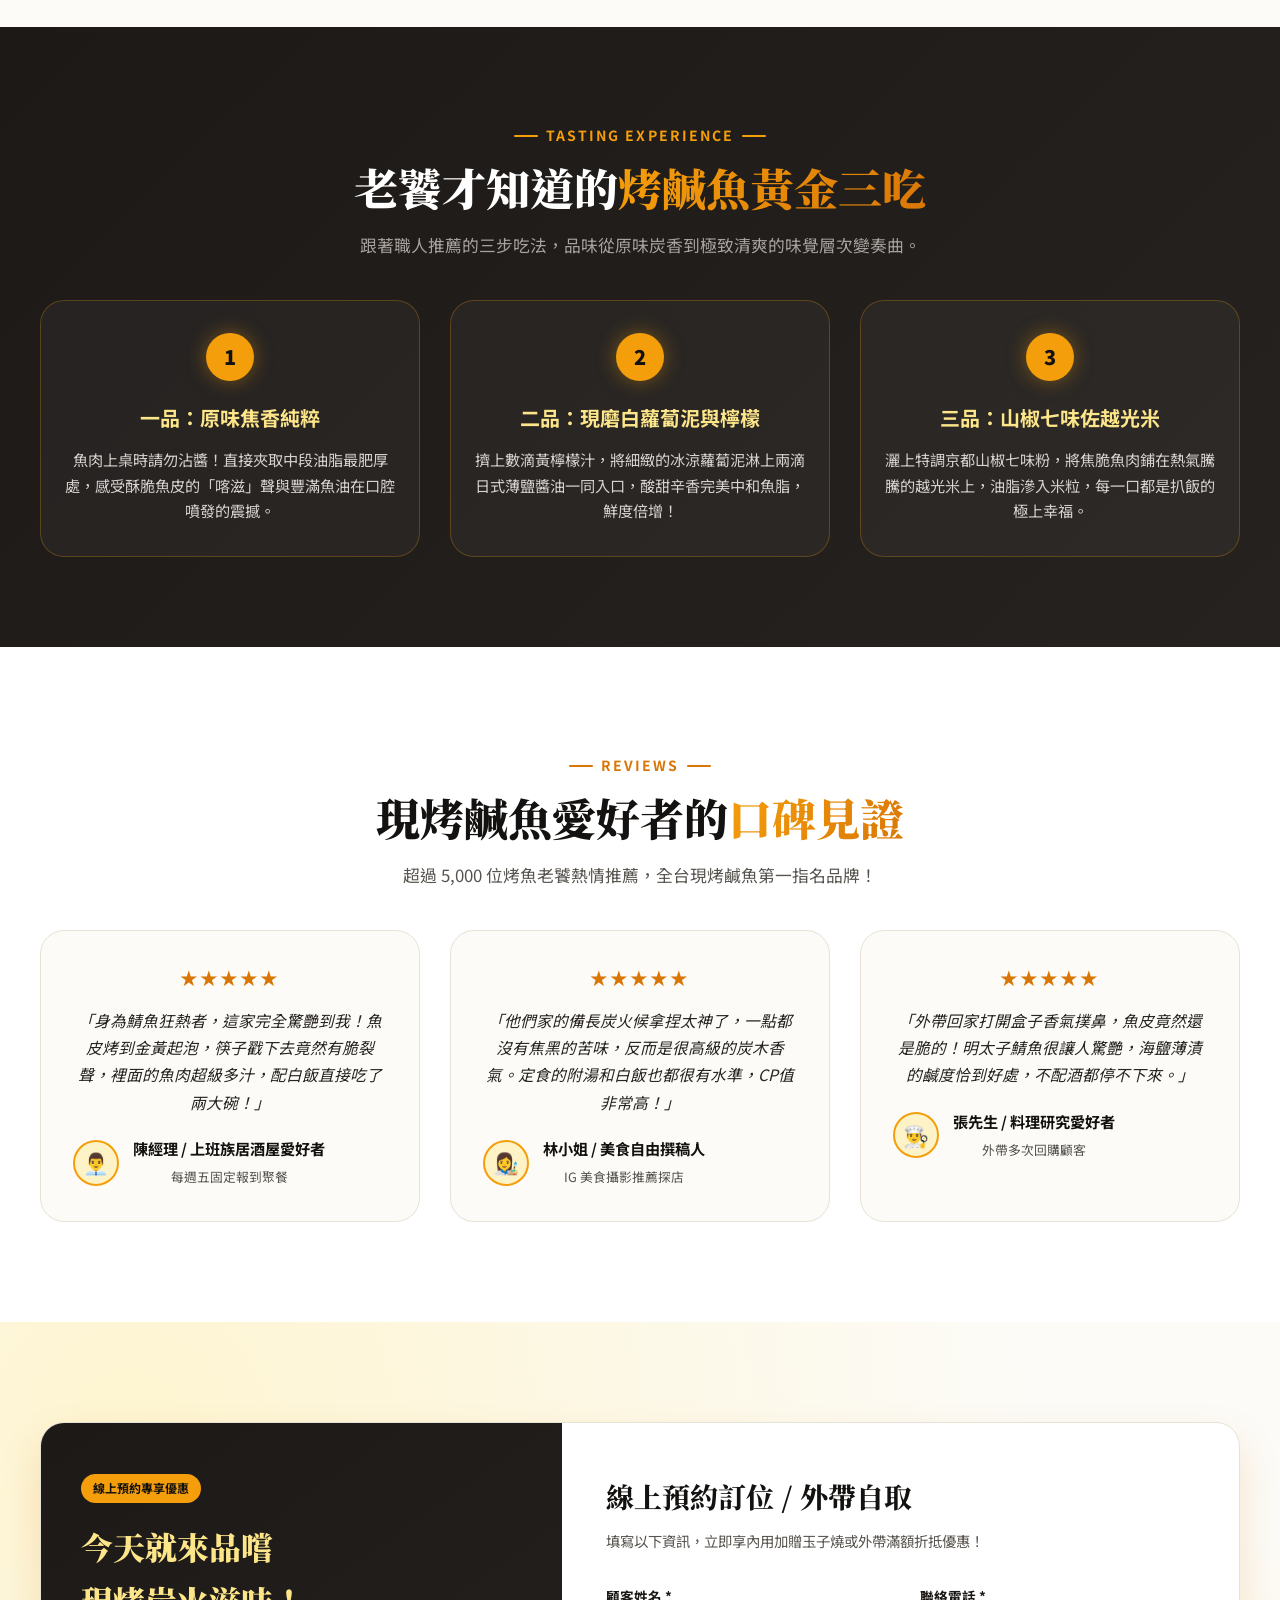
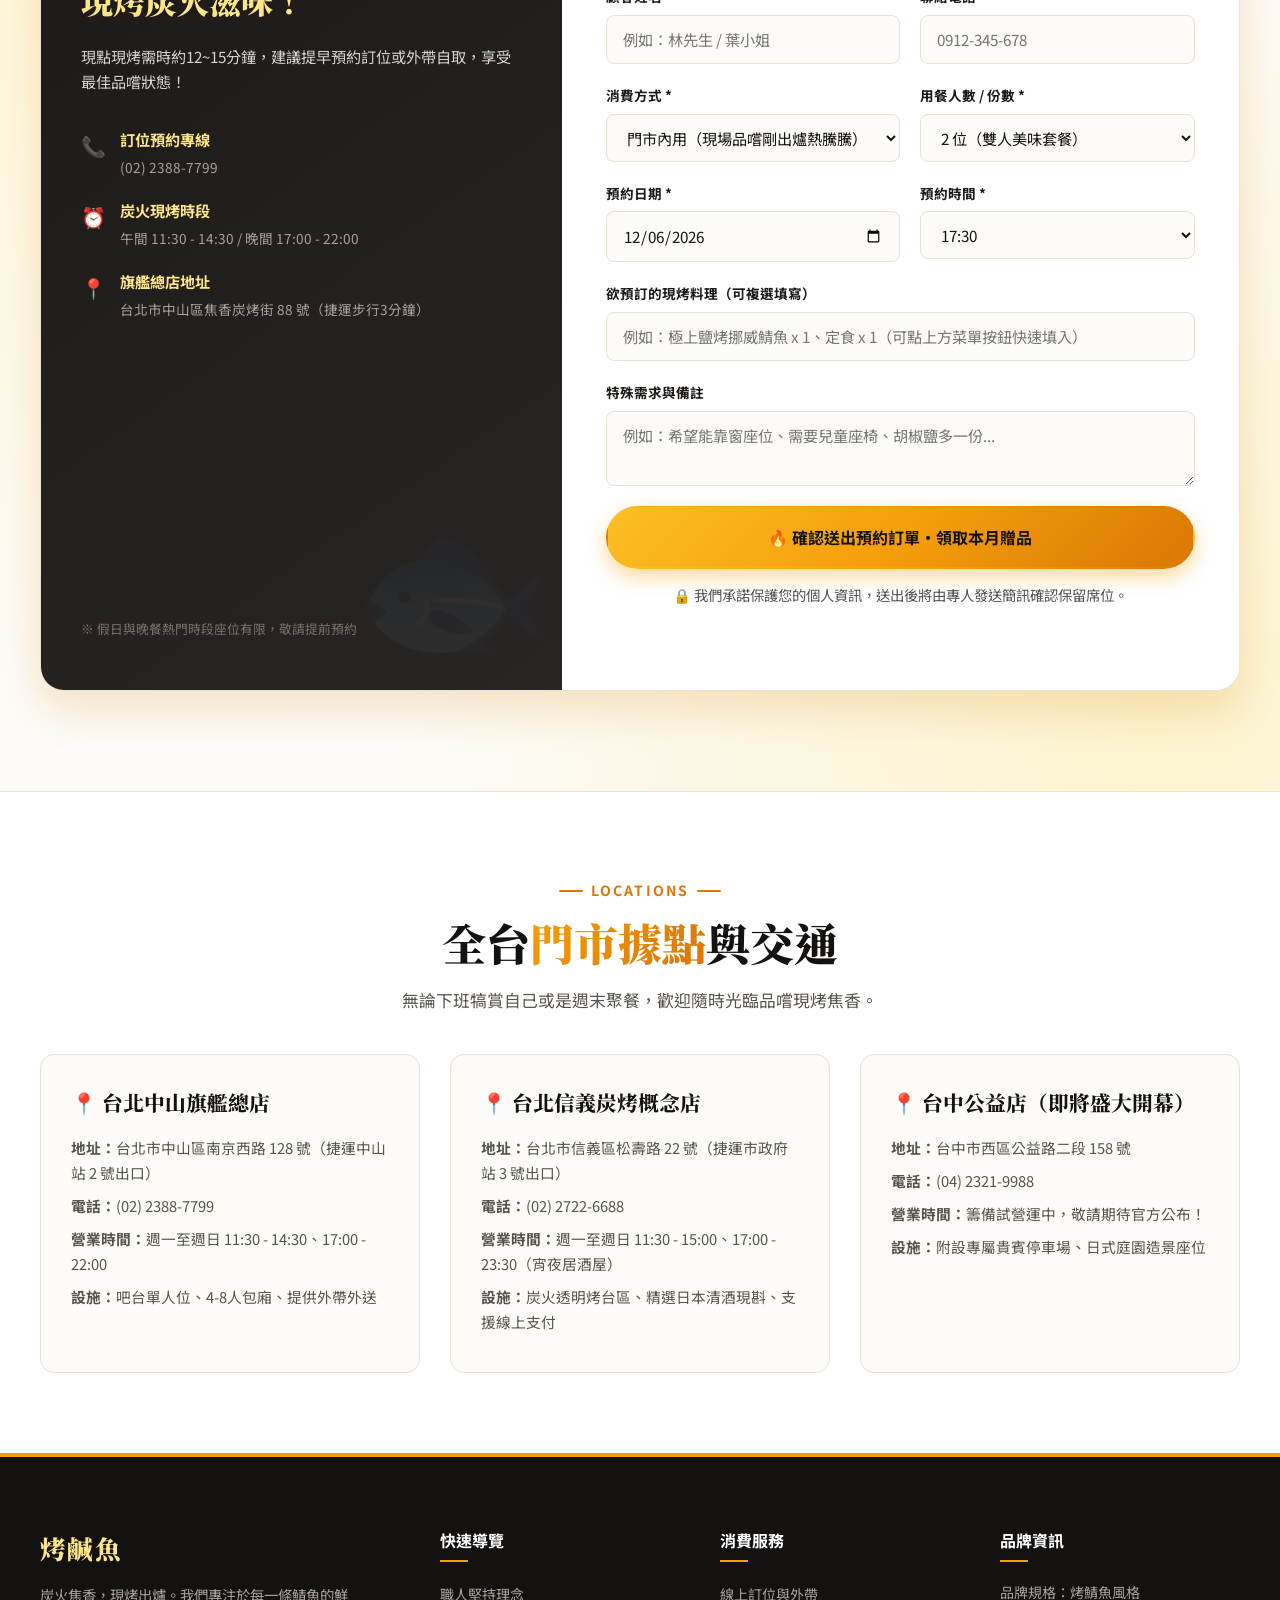
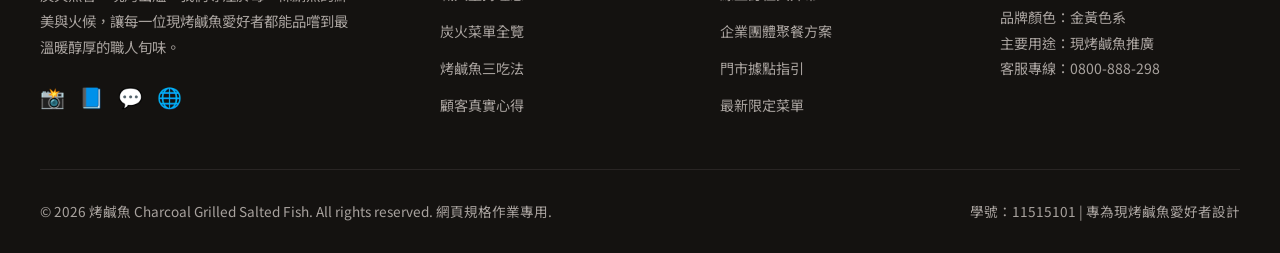
==== commit 1c2d8cc1: "Implement code changes to enhance functionality and improve performance" ====
--- a/onepage/index.html
+++ b/onepage/index.html
@@ -1,450 +1,2036 @@
-<!doctype html>
+<!DOCTYPE html>
 <html lang="zh-Hant">
 <head>
   <meta charset="UTF-8">
   <meta name="viewport" content="width=device-width, initial-scale=1.0">
-  <meta name="description" content="藍天咖啡，為手沖咖啡愛好者挑選當季精品咖啡豆，讓每一杯都清澈、明亮、值得細品。">
-  <title>藍天咖啡｜讓風味，慢慢抵達</title>
+  <meta name="description" content="烤鹹魚｜職人炭火現烤鯖魚專賣店。嚴選頂級寒帶鯖魚，天然海鹽薄漬熟成，備長炭現點現烤，外皮金黃焦香、魚肉細嫩爆汁！專為現烤鹹魚愛好者打造的極致旬味。">
+  <meta name="keywords" content="烤鹹魚, 烤鯖魚, 現烤鹹魚, 炭火烤魚, 日式居酒屋, 一夜干, 鯖魚定食, 美食推薦">
+  <title>烤鹹魚｜炭火現烤鯖魚專賣・現烤鹹魚愛好者的美味聚落</title>
+  
+  <!-- Google Fonts -->
   <link rel="preconnect" href="https://fonts.googleapis.com">
   <link rel="preconnect" href="https://fonts.gstatic.com" crossorigin>
-  <link href="https://fonts.googleapis.com/css2?family=Noto+Sans+TC:wght@400;500;600;700&family=Noto+Serif+TC:wght@600;700;800;900&family=Playfair+Display:wght@600;700&display=swap" rel="stylesheet">
+  <link href="https://fonts.googleapis.com/css2?family=Noto+Sans+TC:wght@400;500;600;700;900&family=Noto+Serif+TC:wght@600;700;900&display=swap" rel="stylesheet">
+  
   <style>
+    /* ==========================================================================
+       CSS Variables & Theme Settings (Yellow Brand Identity)
+       ========================================================================== */
     :root {
-      --navy: #062742;
-      --blue: #0c5b95;
-      --sky: #75c6e8;
-      --mist: #eaf5f7;
-      --cream: #fbfaf6;
-      --ink: #122534;
-      --muted: #607482;
-      --line: #d7e4e8;
-      --sand: #e5b66b;
-      --shadow: 0 18px 50px rgba(6, 39, 66, .13);
-    }
-
-    * { box-sizing: border-box; }
-    html { scroll-behavior: smooth; }
+      /* Brand Yellow Colors */
+      --yellow-primary: #F59E0B;       /* 主品牌金黃色 */
+      --yellow-dark: #D97706;          /* 深琥珀黃 */
+      --yellow-light: #FDE68A;         /* 柔和嫩黃 */
+      --yellow-glow: #FEF3C7;          /* 暖黃光暈背景 */
+      --yellow-accent: #B45309;        /* 焦香琥珀色 */
+      
+      /* Charcoal & Smoky Neutral Grayscale */
+      --charcoal-900: #141210;         /* 炭黑背景 */
+      --charcoal-800: #1C1917;         /* 深沉炭灰 */
+      --charcoal-700: #292524;         /* 炭岩色卡片背景 */
+      --charcoal-600: #44403C;         /* 沉穩石紋邊框 */
+      --text-main: #1C1917;            /* 深色內文 */
+      --text-muted: #57534E;           /* 次要文字 */
+      --text-light: #FDFBF7;           /* 白色文字 */
+      --bg-cream: #FCFBF7;             /* 暖白柔和底色 */
+      --bg-warm-card: #FFFFFF;         /* 白色卡片 */
+      --border-warm: #E7E2D6;          /* 暖色分隔線 */
+      
+      /* Shadows & UI Effects */
+      --shadow-sm: 0 2px 8px rgba(28, 25, 23, 0.06);
+      --shadow-md: 0 10px 30px rgba(28, 25, 23, 0.1);
+      --shadow-lg: 0 20px 40px rgba(217, 119, 6, 0.18);
+      --shadow-glow: 0 0 25px rgba(245, 158, 11, 0.35);
+      
+      --radius-sm: 8px;
+      --radius-md: 14px;
+      --radius-lg: 24px;
+      --radius-full: 9999px;
+      
+      --container-max: 1200px;
+      --transition: all 0.28s cubic-bezier(0.4, 0, 0.2, 1);
+    }
+
+    /* ==========================================================================
+       Reset & Base Styles
+       ========================================================================== */
+    *, *::before, *::after {
+      box-sizing: border-box;
+      margin: 0;
+      padding: 0;
+    }
+
+    html {
+      scroll-behavior: smooth;
+      font-size: 16px;
+    }
+
     body {
-      margin: 0;
-      color: var(--ink);
-      background: var(--cream);
-      font: 16px/1.7 "Noto Sans TC", sans-serif;
+      font-family: "Noto Sans TC", -apple-system, BlinkMacSystemFont, "Segoe UI", Roboto, sans-serif;
+      color: var(--text-main);
+      background-color: var(--bg-cream);
+      line-height: 1.7;
+      overflow-x: hidden;
       -webkit-font-smoothing: antialiased;
     }
-    a { color: inherit; text-decoration: none; }
-    button, input { font: inherit; }
-    button { cursor: pointer; }
-    .wrap { width: min(1120px, calc(100% - 48px)); margin: 0 auto; }
-    .eyebrow {
+
+    img {
+      max-width: 100%;
+      height: auto;
+      display: block;
+    }
+
+    a {
+      color: inherit;
+      text-decoration: none;
+      transition: var(--transition);
+    }
+
+    button, input, select, textarea {
+      font: inherit;
+    }
+
+    .serif {
+      font-family: "Noto Serif TC", serif;
+    }
+
+    .container {
+      width: min(var(--container-max), calc(100% - 48px));
+      margin-inline: auto;
+    }
+
+    /* Section Header Common */
+    .section-eyebrow {
+      display: inline-flex;
+      align-items: center;
+      gap: 8px;
+      font-size: 0.875rem;
+      font-weight: 700;
+      letter-spacing: 0.15em;
+      color: var(--yellow-dark);
+      text-transform: uppercase;
+      margin-bottom: 0.75rem;
+    }
+
+    .section-eyebrow::before,
+    .section-eyebrow::after {
+      content: "";
+      width: 24px;
+      height: 2px;
+      background: currentColor;
+      display: inline-block;
+      border-radius: 2px;
+    }
+
+    .section-title {
+      font-family: "Noto Serif TC", serif;
+      font-size: clamp(2rem, 3.5vw, 2.75rem);
+      font-weight: 900;
+      line-height: 1.25;
+      color: var(--charcoal-900);
+      margin-bottom: 1rem;
+    }
+
+    .section-title em {
+      font-style: normal;
+      color: var(--yellow-dark);
+      background: linear-gradient(120deg, var(--yellow-primary), var(--yellow-dark));
+      -webkit-background-clip: text;
+      -webkit-text-fill-color: transparent;
+      display: inline-block;
+    }
+
+    .section-desc {
+      font-size: 1.05rem;
+      color: var(--text-muted);
+      max-width: 620px;
+      margin: 0 auto 2.5rem;
+    }
+
+    /* Buttons */
+    .btn {
+      display: inline-flex;
+      align-items: center;
+      justify-content: center;
+      gap: 10px;
+      padding: 0.85rem 1.85rem;
+      border-radius: var(--radius-full);
+      font-weight: 700;
+      font-size: 1rem;
+      cursor: pointer;
+      border: 2px solid transparent;
+      transition: var(--transition);
+      box-shadow: var(--shadow-sm);
+    }
+
+    .btn-primary {
+      background: linear-gradient(135deg, #FBBF24 0%, #F59E0B 50%, #D97706 100%);
+      color: var(--charcoal-900);
+      box-shadow: 0 8px 20px rgba(245, 158, 11, 0.4);
+    }
+
+    .btn-primary:hover {
+      transform: translateY(-3px) scale(1.02);
+      box-shadow: 0 12px 28px rgba(217, 119, 6, 0.5);
+    }
+
+    .btn-dark {
+      background-color: var(--charcoal-900);
+      color: var(--yellow-light);
+      border-color: var(--yellow-primary);
+    }
+
+    .btn-dark:hover {
+      background-color: var(--charcoal-800);
+      color: #FFFFFF;
+      transform: translateY(-2px);
+    }
+
+    .btn-outline {
+      background: transparent;
+      color: var(--charcoal-900);
+      border-color: var(--yellow-dark);
+    }
+
+    .btn-outline:hover {
+      background: var(--yellow-glow);
+      transform: translateY(-2px);
+    }
+
+    .badge {
+      display: inline-block;
+      padding: 4px 12px;
+      font-size: 0.75rem;
+      font-weight: 700;
+      border-radius: var(--radius-full);
+      background-color: var(--yellow-primary);
+      color: var(--charcoal-900);
+    }
+
+    /* ==========================================================================
+       Header & Navigation
+       ========================================================================== */
+    .site-header {
+      position: sticky;
+      top: 0;
+      z-index: 1000;
+      background: rgba(252, 251, 247, 0.94);
+      backdrop-filter: blur(12px);
+      -webkit-backdrop-filter: blur(12px);
+      border-bottom: 1px solid var(--border-warm);
+      transition: var(--transition);
+    }
+
+    .header-inner {
+      display: flex;
+      align-items: center;
+      justify-content: space-between;
+      height: 76px;
+    }
+
+    .brand-logo {
       display: flex;
       align-items: center;
       gap: 12px;
-      margin: 0 0 18px;
-      color: var(--blue);
-      font-size: 11px;
-      font-weight: 700;
-      letter-spacing: .18em;
-    }
-    .eyebrow::before { width: 28px; height: 1px; background: currentColor; content: ""; }
-    .section-title {
-      margin: 0;
-      font: 800 clamp(30px, 4vw, 46px)/1.28 "Noto Serif TC", serif;
-      letter-spacing: .045em;
-    }
-    .text-blue { color: var(--blue); }
-    .button, .outline-link {
-      display: inline-flex;
-      min-height: 50px;
+    }
+
+    .brand-symbol {
+      width: 44px;
+      height: 44px;
+      border-radius: 12px;
+      background: linear-gradient(135deg, var(--yellow-light), var(--yellow-primary));
+      display: flex;
       align-items: center;
       justify-content: center;
-      padding: 10px 23px;
-      border: 1px solid transparent;
-      border-radius: 2px;
-      font-size: 14px;
+      font-size: 24px;
+      box-shadow: 0 4px 12px rgba(245, 158, 11, 0.3);
+      border: 2px solid #FFFFFF;
+    }
+
+    .brand-text h1 {
+      font-family: "Noto Serif TC", serif;
+      font-size: 1.5rem;
+      font-weight: 900;
+      letter-spacing: 0.06em;
+      color: var(--charcoal-900);
+      line-height: 1.1;
+    }
+
+    .brand-text span {
+      font-size: 0.75rem;
+      font-weight: 600;
+      letter-spacing: 0.14em;
+      color: var(--yellow-dark);
+      display: block;
+    }
+
+    .nav-links {
+      display: flex;
+      align-items: center;
+      gap: 28px;
+      list-style: none;
+    }
+
+    .nav-links a {
+      font-size: 0.95rem;
+      font-weight: 600;
+      color: var(--charcoal-700);
+      position: relative;
+      padding: 6px 0;
+    }
+
+    .nav-links a::after {
+      content: "";
+      position: absolute;
+      bottom: 0;
+      left: 0;
+      width: 0%;
+      height: 2px;
+      background: var(--yellow-primary);
+      transition: var(--transition);
+    }
+
+    .nav-links a:hover {
+      color: var(--yellow-dark);
+    }
+
+    .nav-links a:hover::after {
+      width: 100%;
+    }
+
+    .header-actions {
+      display: flex;
+      align-items: center;
+      gap: 12px;
+    }
+
+    .mobile-menu-btn {
+      display: none;
+      background: none;
+      border: none;
+      font-size: 1.5rem;
+      color: var(--charcoal-900);
+      cursor: pointer;
+      padding: 6px;
+    }
+
+    /* ==========================================================================
+       Hero Section
+       ========================================================================== */
+    .hero-section {
+      position: relative;
+      padding: 60px 0 90px;
+      background: radial-gradient(circle at 80% 20%, rgba(254, 243, 199, 0.7) 0%, rgba(252, 251, 247, 0) 70%),
+                  radial-gradient(circle at 10% 80%, rgba(253, 230, 138, 0.35) 0%, rgba(252, 251, 247, 0) 60%);
+      overflow: hidden;
+    }
+
+    .hero-grid {
+      display: grid;
+      grid-template-columns: 1.1fr 0.9fr;
+      align-items: center;
+      gap: 50px;
+    }
+
+    .hero-content {
+      position: relative;
+      z-index: 2;
+    }
+
+    .hero-tag {
+      display: inline-flex;
+      align-items: center;
+      gap: 8px;
+      background: var(--yellow-glow);
+      border: 1px solid var(--yellow-light);
+      padding: 6px 16px;
+      border-radius: var(--radius-full);
+      font-size: 0.85rem;
       font-weight: 700;
-      letter-spacing: .04em;
-      transition: transform .25s ease, background-color .25s ease, color .25s ease, border-color .25s ease;
-    }
-    .button:hover, .outline-link:hover { transform: translateY(-2px); }
-    .button--sand { color: var(--navy); background: var(--sand); }
-    .button--sand:hover { background: #f1cb8b; }
-    .button--dark { color: var(--navy); background: #fff; }
-    .outline-link { border-color: rgba(255,255,255,.72); color: #fff; }
-    .outline-link:hover { color: var(--navy); background: #fff; }
-    :focus-visible { outline: 3px solid var(--sky); outline-offset: 4px; }
-
-    /* Header & hero */
-    .site-header { position: absolute; z-index: 20; top: 0; left: 0; width: 100%; border-bottom: 1px solid rgba(255,255,255,.28); }
-    .nav { min-height: 78px; display: flex; align-items: center; justify-content: space-between; gap: 20px; }
-    .brand { display: inline-flex; align-items: center; gap: 11px; color: #fff; }
-    .brand-mark { width: 29px; height: 29px; display: grid; place-items: center; border: 1px solid var(--sky); border-radius: 50%; color: var(--sky); font: 700 16px/1 "Playfair Display", serif; }
-    .brand-copy { display: grid; line-height: 1.05; }
-    .brand-copy strong { font-size: 13px; letter-spacing: .08em; }
-    .brand-copy small { margin-top: 4px; font-size: 8px; letter-spacing: .18em; opacity: .7; }
-    .nav-links { display: flex; align-items: center; gap: clamp(16px, 2.4vw, 31px); }
-    .nav-links a { position: relative; color: #fff; font-size: 13px; font-weight: 500; white-space: nowrap; }
-    .nav-links a:not(.nav-cta)::after { position: absolute; right: 0; bottom: -5px; left: auto; width: 0; height: 1px; background: var(--sky); content: ""; transition: width .25s ease; }
-    .nav-links a:not(.nav-cta):hover::after { right: auto; left: 0; width: 100%; }
-    .nav-links .nav-cta { padding: 8px 13px; border: 1px solid rgba(255,255,255,.72); }
-    .nav-links .nav-cta:hover { color: var(--navy); background: #fff; }
-    .menu-toggle { display: none; width: 42px; height: 42px; border: 1px solid rgba(255,255,255,.7); color: #fff; background: transparent; font-size: 23px; line-height: 1; }
-
-    .hero { position: relative; min-height: 704px; overflow: hidden; color: #fff; background: var(--navy); isolation: isolate; }
-    .hero::before { position: absolute; z-index: -2; top: -320px; right: -210px; width: 810px; height: 810px; border-radius: 50%; background: radial-gradient(circle, rgba(117,198,232,.38), rgba(12,91,149,.18) 38%, transparent 69%); content: ""; }
-    .hero::after { position: absolute; z-index: -1; right: 12%; bottom: -430px; width: 780px; height: 780px; border: 1px solid rgba(117,198,232,.18); border-radius: 50%; box-shadow: 0 0 0 65px rgba(117,198,232,.035), 0 0 0 154px rgba(117,198,232,.025); content: ""; }
-    .hero-grid { min-height: 704px; display: grid; grid-template-columns: 1.02fr .98fr; gap: 45px; align-items: center; padding: 122px 0 72px; }
-    .hero-copy { position: relative; z-index: 2; }
-    .hero .eyebrow { color: var(--sky); }
-    .hero h1 { max-width: 650px; margin: 0 0 23px; font: 800 clamp(42px, 5.5vw, 68px)/1.22 "Noto Serif TC", serif; letter-spacing: .05em; }
-    .hero h1 span { color: var(--sky); }
-    .hero-lede { max-width: 500px; margin: 0; color: rgba(255,255,255,.79); font-size: 16px; }
-    .hero-actions { display: flex; flex-wrap: wrap; gap: 12px; margin-top: 31px; }
-    .hero-note { margin: 31px 0 0; color: rgba(255,255,255,.55); font: 600 11px/1.5 "Playfair Display", serif; letter-spacing: .16em; }
-    .scroll-cue { position: absolute; bottom: 35px; left: 0; display: flex; align-items: center; gap: 10px; color: rgba(255,255,255,.63); font-size: 10px; font-weight: 600; letter-spacing: .18em; }
-    .scroll-cue::before { width: 38px; height: 1px; background: var(--sky); content: ""; }
-
-    .hero-art { position: relative; align-self: stretch; min-height: 470px; overflow: hidden; }
-    .hero-art .sun { position: absolute; top: 52px; right: 54px; width: clamp(138px, 18vw, 200px); aspect-ratio: 1; border-radius: 50%; background: #b9e8f5; box-shadow: 0 0 0 27px rgba(117,198,232,.09), 0 0 0 59px rgba(117,198,232,.045); }
-    .mountain { position: absolute; right: -11%; bottom: 6px; width: 116%; height: 260px; transform: skewY(-9deg); transform-origin: right bottom; background: linear-gradient(146deg, transparent 0 27%, rgba(61,145,184,.36) 27.3% 48%, rgba(17,97,143,.77) 48.3%); clip-path: polygon(0 62%, 28% 20%, 44% 57%, 68% 4%, 100% 57%, 100% 100%, 0 100%); }
-    .mountain--back { right: 13%; bottom: 98px; width: 108%; height: 220px; opacity: .46; transform: skewY(-4deg); background: #2a81ae; clip-path: polygon(0 84%, 31% 30%, 45% 62%, 66% 9%, 100% 66%, 100% 100%, 0 100%); }
-    .horizon { position: absolute; right: -4%; bottom: 0; width: 116%; height: 112px; background: linear-gradient(90deg, rgba(7,45,75,.5), #0d5684); transform: skewY(-4deg); }
-    .coffee-vessel { position: absolute; z-index: 4; right: 18%; bottom: 36px; width: 192px; height: 274px; filter: drop-shadow(18px 22px 14px rgba(0,0,0,.22)); }
-    .vessel-neck { position: absolute; top: 0; left: 62px; width: 68px; height: 42px; border: 7px solid #b3e2ef; border-bottom: 0; border-radius: 50% 50% 0 0; background: rgba(6,39,66,.62); }
-    .vessel-body { position: absolute; top: 33px; left: 18px; width: 150px; height: 212px; border: 7px solid #b3e2ef; border-radius: 31% 31% 42% 42% / 12% 12% 37% 37%; background: linear-gradient(90deg, rgba(30,112,151,.9), rgba(5,35,60,.9) 45%, rgba(83,167,198,.8)); overflow: hidden; }
-    .vessel-body::before { position: absolute; top: 15px; left: 0; width: 100%; height: 5px; background: rgba(197,237,244,.8); box-shadow: 0 48px rgba(197,237,244,.25), 0 95px rgba(197,237,244,.18), 0 145px rgba(197,237,244,.13); content: ""; }
-    .vessel-body::after { position: absolute; top: 5px; left: 48%; width: 24px; height: 200px; border-radius: 50%; background: rgba(218,247,251,.17); content: ""; }
-    .vessel-handle { position: absolute; right: 0; bottom: 49px; width: 62px; height: 98px; border: 10px solid #a9dce9; border-left: 0; border-radius: 0 53px 53px 0; }
-    .art-label { position: absolute; z-index: 5; right: 0; bottom: 64px; display: grid; gap: 3px; color: rgba(255,255,255,.73); font-size: 11px; letter-spacing: .1em; text-align: right; }
-    .art-label strong { color: var(--sky); font: 700 22px/1 "Playfair Display", serif; }
-
-    /* Story */
-    .story { padding: 118px 0; background: #fff; }
-    .story-grid { display: grid; grid-template-columns: .9fr 1.1fr; gap: clamp(45px, 8vw, 105px); align-items: center; }
-    .story-visual { position: relative; min-height: 416px; }
-    .seal { position: absolute; top: 0; left: 0; width: 310px; height: 310px; display: grid; place-items: center; border: 1px solid #a8d2df; border-radius: 50%; color: var(--blue); background: radial-gradient(circle at 35% 30%, #fff 0, #eaf6f8 68%, #d9edf1 100%); }
-    .seal::before, .seal::after { position: absolute; border: 1px solid rgba(12,91,149,.25); border-radius: 50%; content: ""; }
-    .seal::before { inset: 17px; }
-    .seal::after { inset: 44px; border-style: dashed; }
-    .seal-inner { position: relative; z-index: 1; display: grid; gap: 7px; text-align: center; }
-    .seal-inner b { font: 700 42px/1 "Playfair Display", serif; }
-    .seal-inner span { font-size: 13px; font-weight: 700; letter-spacing: .1em; }
-    .seal-inner small { font: 600 9px/1.5 "Playfair Display", serif; letter-spacing: .15em; }
-    .blue-note { position: absolute; right: 0; bottom: 0; width: 235px; padding: 27px 28px; color: #fff; background: var(--navy); box-shadow: var(--shadow); }
-    .blue-note .eyebrow { margin-bottom: 9px; color: var(--sky); font-size: 9px; }
-    .blue-note p { margin: 0; font: 700 20px/1.55 "Noto Serif TC", serif; letter-spacing: .05em; }
-    .story-copy p { margin: 19px 0 0; color: var(--muted); }
-    .inline-link { display: inline-flex; align-items: center; gap: 8px; margin-top: 24px; padding-bottom: 5px; border-bottom: 1px solid var(--blue); color: var(--blue); font-weight: 700; }
-    .inline-link:hover { color: var(--navy); }
-
-    /* Coffee collection */
-    .coffee { padding: 111px 0 120px; background: var(--mist); }
-    .section-heading { display: flex; align-items: end; justify-content: space-between; gap: 40px; margin-bottom: 39px; }
-    .section-heading p { max-width: 370px; margin: 0; color: var(--muted); }
-    .coffee-grid { display: grid; grid-template-columns: repeat(3, 1fr); gap: 19px; }
-    .coffee-card { position: relative; min-height: 384px; display: flex; flex-direction: column; overflow: hidden; padding: 30px; color: #fff; background: var(--navy); box-shadow: var(--shadow); }
-    .coffee-card:nth-child(2) { background: #106396; }
-    .coffee-card:nth-child(3) { background: #164c68; }
-    .coffee-card::after { position: absolute; right: -90px; bottom: -90px; width: 260px; height: 260px; border: 1px solid rgba(255,255,255,.24); border-radius: 50%; box-shadow: 0 0 0 27px rgba(255,255,255,.045), 0 0 0 65px rgba(255,255,255,.025); content: ""; }
-    .card-top, .coffee-card h3, .flavour, .card-footer { position: relative; z-index: 1; }
-    .card-top { color: var(--sky); font: 700 12px/1.3 "Playfair Display", serif; letter-spacing: .12em; }
-    .origin { margin: 25px 0 8px; color: rgba(255,255,255,.69); font-size: 10px; font-weight: 700; letter-spacing: .15em; }
-    .coffee-card h3 { margin: 0; font: 700 26px/1.38 "Noto Serif TC", serif; letter-spacing: .04em; }
-    .flavour { margin: 15px 0 0; color: rgba(255,255,255,.73); font-size: 14px; }
-    .card-footer { display: flex; align-items: end; justify-content: space-between; gap: 14px; margin-top: auto; }
-    .price { font: 700 15px/1.3 "Playfair Display", serif; letter-spacing: .04em; }
-    .save-coffee { padding: 0 0 5px; border: 0; border-bottom: 1px solid rgba(255,255,255,.72); color: #fff; background: transparent; font-size: 13px; font-weight: 700; white-space: nowrap; transition: color .2s, border-color .2s; }
-    .save-coffee:hover { border-color: var(--sand); color: var(--sand); }
-
-    /* Brew */
-    .brew { padding: 118px 0; background: #fff; }
-    .brew-grid { display: grid; grid-template-columns: .93fr 1.07fr; gap: clamp(42px, 8vw, 90px); align-items: center; }
-    .brew-art { position: relative; height: 414px; overflow: hidden; background: linear-gradient(136deg, #e3f4f7 0 48%, #f8fcfc 48% 100%); }
-    .brew-art::before { position: absolute; top: 37px; left: 35px; width: 68px; height: 41px; border-top: 1px solid #6cb4ce; border-bottom: 1px solid #6cb4ce; content: ""; }
-    .brew-art::after { position: absolute; top: 57px; left: 35px; width: 43px; border-top: 1px solid #6cb4ce; content: ""; }
-    .water-rings { position: absolute; top: 67px; left: 50%; width: 245px; height: 245px; border: 1px solid rgba(12,91,149,.27); border-radius: 50%; transform: translateX(-50%); box-shadow: 0 0 0 30px rgba(117,198,232,.12), 0 0 0 74px rgba(117,198,232,.065); }
-    .water-rings::before { position: absolute; top: 18px; left: 50%; width: 1px; height: 58px; background: #6bb8d1; content: ""; transform: translateX(-50%); }
-    .dripper { position: absolute; z-index: 2; top: 134px; left: 50%; width: 147px; height: 151px; border: 7px solid var(--blue); border-top: 0; background: linear-gradient(130deg, rgba(255,255,255,.85), rgba(117,198,232,.25)); clip-path: polygon(0 0, 100% 0, 74% 100%, 26% 100%); transform: translateX(-50%); }
-    .dripper::after { position: absolute; right: 32px; bottom: 19px; left: 32px; height: 33px; border-top: 2px solid rgba(12,91,149,.55); border-bottom: 2px solid rgba(12,91,149,.35); content: ""; }
-    .carafe { position: absolute; z-index: 1; bottom: 56px; left: 50%; width: 139px; height: 106px; border: 6px solid var(--blue); border-radius: 16px 16px 45% 45%; background: rgba(117,198,232,.23); transform: translateX(-50%); }
-    .carafe::before { position: absolute; top: -28px; left: 29px; width: 70px; height: 28px; border: 6px solid var(--blue); border-bottom: 0; border-radius: 50% 50% 0 0; content: ""; }
-    .brew-caption { position: absolute; right: 24px; bottom: 19px; color: var(--blue); text-align: right; }
-    .brew-caption span { display: block; font: 700 11px/1.5 "Playfair Display", serif; letter-spacing: .12em; }
-    .brew-caption strong { font: 700 24px/1.1 "Playfair Display", serif; }
-    .brew-copy > p { margin: 18px 0 25px; color: var(--muted); }
-    .brew-steps { border-top: 1px solid var(--line); }
-    .brew-step { display: grid; grid-template-columns: 52px 1fr; gap: 15px; padding: 18px 0; border-bottom: 1px solid var(--line); }
-    .step-number { color: var(--blue); font: 700 24px/1 "Playfair Display", serif; }
-    .brew-step h3 { margin: 0; font: 700 16px/1.5 "Noto Serif TC", serif; }
-    .brew-step p { margin: 4px 0 0; color: var(--muted); font-size: 14px; }
-
-    /* Subscribe and footer */
-    .visit { position: relative; overflow: hidden; padding: 108px 0 113px; color: #fff; text-align: center; background: var(--navy); }
-    .visit::before, .visit::after { position: absolute; width: 390px; height: 390px; border: 1px solid rgba(117,198,232,.17); border-radius: 50%; content: ""; }
-    .visit::before { top: -245px; left: -153px; box-shadow: 0 0 0 45px rgba(117,198,232,.035); }
-    .visit::after { right: -170px; bottom: -260px; box-shadow: 0 0 0 50px rgba(117,198,232,.035); }
-    .visit .wrap { position: relative; z-index: 1; max-width: 715px; }
-    .visit .eyebrow { justify-content: center; color: var(--sky); }
-    .visit h2 { margin: 0; font: 800 clamp(30px, 4vw, 46px)/1.3 "Noto Serif TC", serif; letter-spacing: .045em; }
-    .visit p { max-width: 510px; margin: 19px auto 29px; color: rgba(255,255,255,.72); }
-    .subscribe-form { display: flex; min-height: 58px; border: 1px solid rgba(255,255,255,.62); }
-    .subscribe-form input { min-width: 0; flex: 1; padding: 0 18px; border: 0; color: #fff; outline: none; background: transparent; }
-    .subscribe-form input::placeholder { color: rgba(255,255,255,.56); }
-    .subscribe-form button { padding: 0 23px; border: 0; color: var(--navy); background: var(--sand); font-size: 14px; font-weight: 700; white-space: nowrap; transition: background .2s; }
-    .subscribe-form button:hover { background: #f1cb8b; }
-    .site-footer { padding: 66px 0 23px; color: rgba(255,255,255,.68); background: #031c31; }
-    .footer-grid { display: grid; grid-template-columns: 1.45fr .8fr 1fr; gap: 55px; padding-bottom: 48px; }
-    .footer-brand .brand { margin-bottom: 16px; }
-    .footer-brand p { max-width: 330px; margin: 0; font-size: 14px; }
-    .footer-title { margin: 0 0 14px; color: var(--sky); font-size: 11px; font-weight: 700; letter-spacing: .18em; }
-    .footer-links { display: grid; gap: 8px; font-size: 14px; }
-    .footer-links a:hover { color: var(--sky); }
-    .footer-links address { font-style: normal; }
-    .footer-bottom { display: flex; justify-content: space-between; gap: 20px; padding-top: 20px; border-top: 1px solid rgba(255,255,255,.17); color: rgba(255,255,255,.44); font: 600 10px/1.5 "Playfair Display", serif; letter-spacing: .1em; }
-
-    .toast { position: fixed; z-index: 50; right: 22px; bottom: 22px; max-width: min(370px, calc(100vw - 44px)); padding: 14px 18px; border-left: 3px solid var(--sand); color: #fff; background: var(--navy); box-shadow: var(--shadow); font-size: 14px; opacity: 0; pointer-events: none; transform: translateY(12px); transition: opacity .25s ease, transform .25s ease; }
-    .toast.show { opacity: 1; transform: translateY(0); }
-    .reveal { opacity: 0; transform: translateY(18px); transition: opacity .65s ease, transform .65s ease; }
-    .reveal.visible { opacity: 1; transform: translateY(0); }
-
-    @media (max-width: 820px) {
-      .menu-toggle { display: grid; place-items: center; }
-      .nav { position: relative; }
-      .nav-links { position: absolute; top: 78px; right: -24px; left: -24px; max-height: 0; display: grid; gap: 0; overflow: hidden; background: #05233c; transition: max-height .35s ease; }
-      .nav-links.open { max-height: 300px; border-top: 1px solid rgba(255,255,255,.16); }
-      .nav-links a { display: block; padding: 13px 24px; }
-      .nav-links .nav-cta { margin: 5px 24px 15px; padding: 10px 13px; text-align: center; }
-      .hero { min-height: 710px; }
-      .hero-grid { min-height: 710px; grid-template-columns: 1fr; gap: 0; padding: 118px 0 43px; }
-      .hero-art { min-height: 276px; margin-top: -9px; }
-      .hero-art .sun { top: 19px; right: 20%; width: 130px; }
-      .mountain { height: 180px; }
-      .mountain--back { bottom: 69px; height: 150px; }
-      .coffee-vessel { right: 17%; bottom: -12px; transform: scale(.72); transform-origin: bottom right; }
-      .art-label { display: none; }
-      .scroll-cue { display: none; }
-      .story-grid, .brew-grid { grid-template-columns: 1fr; }
-      .story-visual { max-width: 525px; width: 100%; min-height: 400px; }
-      .coffee-grid { grid-template-columns: repeat(2, 1fr); }
-      .coffee-card:nth-child(3) { grid-column: span 2; }
-      .footer-grid { grid-template-columns: 1fr 1fr; }
-      .footer-brand { grid-column: 1 / -1; }
-    }
-    @media (max-width: 560px) {
-      .wrap { width: calc(100% - 34px); }
-      .nav-links { right: -17px; left: -17px; }
-      .hero { min-height: 680px; }
-      .hero-grid { min-height: 680px; padding-top: 106px; }
-      .hero h1 { font-size: 40px; }
-      .hero-lede { font-size: 14px; }
-      .hero-actions { gap: 9px; margin-top: 24px; }
-      .hero-actions .button, .hero-actions .outline-link { min-height: 46px; padding: 8px 15px; font-size: 13px; }
-      .hero-note { margin-top: 21px; }
-      .hero-art { min-height: 219px; }
-      .hero-art .sun { width: 92px; }
-      .coffee-vessel { right: 5%; bottom: -48px; transform: scale(.57); }
-      .story, .coffee, .brew { padding: 76px 0; }
-      .seal { width: 245px; height: 245px; }
-      .seal-inner b { font-size: 35px; }
-      .story-visual { min-height: 347px; }
-      .blue-note { width: 185px; padding: 20px; }
-      .blue-note p { font-size: 16px; }
-      .section-heading { display: block; margin-bottom: 28px; }
-      .section-heading p { margin-top: 14px; font-size: 14px; }
-      .coffee-grid { grid-template-columns: 1fr; }
-      .coffee-card, .coffee-card:nth-child(3) { min-height: 330px; grid-column: auto; }
-      .coffee-card { padding: 25px; }
-      .brew-art { height: 310px; }
-      .water-rings { top: 45px; width: 178px; height: 178px; box-shadow: 0 0 0 23px rgba(117,198,232,.12), 0 0 0 53px rgba(117,198,232,.065); }
-      .dripper { top: 95px; transform: translateX(-50%) scale(.75); }
-      .carafe { bottom: 37px; transform: translateX(-50%) scale(.75); }
-      .visit { padding: 76px 0; }
-      .subscribe-form { display: grid; gap: 0; border: 0; }
-      .subscribe-form input { min-height: 54px; border: 1px solid rgba(255,255,255,.62); }
-      .subscribe-form button { min-height: 54px; margin-top: 10px; }
-      .footer-grid { grid-template-columns: 1fr; gap: 33px; }
-      .footer-brand { grid-column: auto; }
-      .footer-bottom { display: grid; gap: 8px; }
-    }
-    @media (prefers-reduced-motion: reduce) {
-      html { scroll-behavior: auto; }
-      *, *::before, *::after { transition-duration: .01ms !important; animation-duration: .01ms !important; animation-iteration-count: 1 !important; }
-      .reveal { opacity: 1; transform: none; }
+      color: var(--yellow-accent);
+      margin-bottom: 1.5rem;
+    }
+
+    .hero-title {
+      font-family: "Noto Serif TC", serif;
+      font-size: clamp(2.4rem, 4.5vw, 3.8rem);
+      font-weight: 900;
+      line-height: 1.2;
+      color: var(--charcoal-900);
+      margin-bottom: 1.5rem;
+      letter-spacing: -0.01em;
+    }
+
+    .hero-title .highlight {
+      position: relative;
+      color: var(--yellow-dark);
+      display: inline-block;
+      white-space: nowrap;
+    }
+
+    .hero-title .highlight::after {
+      content: "";
+      position: absolute;
+      left: 0;
+      bottom: 8px;
+      width: 100%;
+      height: 12px;
+      background: rgba(251, 191, 36, 0.4);
+      z-index: -1;
+      border-radius: 4px;
+    }
+
+    .hero-desc {
+      font-size: 1.15rem;
+      color: var(--text-muted);
+      line-height: 1.8;
+      margin-bottom: 2.2rem;
+      max-width: 540px;
+    }
+
+    .hero-buttons {
+      display: flex;
+      flex-wrap: wrap;
+      gap: 16px;
+      margin-bottom: 2.5rem;
+    }
+
+    .hero-stats {
+      display: grid;
+      grid-template-columns: repeat(3, 1fr);
+      gap: 20px;
+      padding-top: 2rem;
+      border-top: 1px solid var(--border-warm);
+    }
+
+    .stat-item h3 {
+      font-family: "Noto Serif TC", serif;
+      font-size: 1.85rem;
+      font-weight: 900;
+      color: var(--yellow-dark);
+      line-height: 1;
+      margin-bottom: 4px;
+    }
+
+    .stat-item p {
+      font-size: 0.85rem;
+      color: var(--text-muted);
+      font-weight: 500;
+    }
+
+    /* Hero Visual Card */
+    .hero-visual {
+      position: relative;
+    }
+
+    .hero-image-wrapper {
+      position: relative;
+      border-radius: var(--radius-lg);
+      overflow: hidden;
+      box-shadow: 0 25px 50px -12px rgba(28, 25, 23, 0.25);
+      border: 6px solid #FFFFFF;
+      background: var(--charcoal-900);
+    }
+
+    .hero-image {
+      width: 100%;
+      height: 480px;
+      object-fit: cover;
+      transform: scale(1.03);
+      transition: transform 0.8s ease;
+    }
+
+    .hero-image-wrapper:hover .hero-image {
+      transform: scale(1.08);
+    }
+
+    .hero-badge-float {
+      position: absolute;
+      bottom: 24px;
+      left: -20px;
+      background: #FFFFFF;
+      padding: 16px 22px;
+      border-radius: var(--radius-md);
+      box-shadow: 0 15px 35px rgba(28, 25, 23, 0.15);
+      display: flex;
+      align-items: center;
+      gap: 14px;
+      border-left: 5px solid var(--yellow-primary);
+      animation: floatBadge 4s ease-in-out infinite;
+    }
+
+    @keyframes floatBadge {
+      0%, 100% { transform: translateY(0); }
+      50% { transform: translateY(-8px); }
+    }
+
+    .hero-badge-icon {
+      font-size: 28px;
+    }
+
+    .hero-badge-text strong {
+      display: block;
+      font-size: 0.95rem;
+      color: var(--charcoal-900);
+    }
+
+    .hero-badge-text span {
+      font-size: 0.8rem;
+      color: var(--yellow-dark);
+      font-weight: 600;
+    }
+
+    /* ==========================================================================
+       Top Promo Banner (Attracting Customers to Order)
+       ========================================================================== */
+    .promo-banner {
+      background: linear-gradient(135deg, #1C1917 0%, #292524 100%);
+      color: #FFFFFF;
+      padding: 24px 0;
+      border-top: 3px solid var(--yellow-primary);
+      border-bottom: 3px solid var(--yellow-primary);
+      position: relative;
+      overflow: hidden;
+    }
+
+    .promo-banner::before {
+      content: "炭火焦香・限時回饋・現烤出爐";
+      position: absolute;
+      top: 50%;
+      left: 50%;
+      transform: translate(-50%, -50%);
+      font-size: 5rem;
+      font-weight: 900;
+      color: rgba(255, 255, 255, 0.02);
+      white-space: nowrap;
+      pointer-events: none;
+      font-family: "Noto Serif TC", serif;
+    }
+
+    .promo-flex {
+      display: flex;
+      align-items: center;
+      justify-content: space-between;
+      gap: 24px;
+      flex-wrap: wrap;
+    }
+
+    .promo-content {
+      display: flex;
+      align-items: center;
+      gap: 18px;
+    }
+
+    .promo-tag {
+      background: var(--yellow-primary);
+      color: var(--charcoal-900);
+      font-weight: 900;
+      font-size: 0.85rem;
+      padding: 6px 14px;
+      border-radius: var(--radius-sm);
+      letter-spacing: 0.05em;
+    }
+
+    .promo-text h4 {
+      font-size: 1.15rem;
+      font-weight: 700;
+      color: var(--yellow-light);
+    }
+
+    .promo-text p {
+      font-size: 0.9rem;
+      color: #D6D3D1;
+    }
+
+    /* ==========================================================================
+       Craftsmanship & Features (職人烤魚四大堅持)
+       ========================================================================== */
+    .features-section {
+      padding: 100px 0;
+      background-color: #FFFFFF;
+      position: relative;
+    }
+
+    .features-grid {
+      display: grid;
+      grid-template-columns: repeat(auto-fit, minmax(260px, 1fr));
+      gap: 30px;
+    }
+
+    .feature-card {
+      background: var(--bg-cream);
+      border: 1px solid var(--border-warm);
+      border-radius: var(--radius-lg);
+      padding: 36px 28px;
+      position: relative;
+      transition: var(--transition);
+      overflow: hidden;
+    }
+
+    .feature-card:hover {
+      transform: translateY(-8px);
+      box-shadow: var(--shadow-md);
+      border-color: var(--yellow-primary);
+    }
+
+    .feature-card::before {
+      content: "";
+      position: absolute;
+      top: 0;
+      left: 0;
+      width: 100%;
+      height: 4px;
+      background: linear-gradient(90deg, var(--yellow-light), var(--yellow-dark));
+      opacity: 0;
+      transition: var(--transition);
+    }
+
+    .feature-card:hover::before {
+      opacity: 1;
+    }
+
+    .feature-num {
+      font-family: "Noto Serif TC", serif;
+      font-size: 2.2rem;
+      font-weight: 900;
+      color: var(--yellow-light);
+      line-height: 1;
+      margin-bottom: 12px;
+    }
+
+    .feature-icon {
+      font-size: 36px;
+      margin-bottom: 16px;
+      display: inline-block;
+    }
+
+    .feature-card h3 {
+      font-size: 1.25rem;
+      font-weight: 800;
+      color: var(--charcoal-900);
+      margin-bottom: 12px;
+    }
+
+    .feature-card p {
+      font-size: 0.95rem;
+      color: var(--text-muted);
+      line-height: 1.7;
+    }
+
+    /* ==========================================================================
+       Signature Menu Section (人氣現烤鯖魚與鹹魚推薦)
+       ========================================================================== */
+    .menu-section {
+      padding: 100px 0;
+      background: var(--bg-cream);
+    }
+
+    .menu-filter {
+      display: flex;
+      justify-content: center;
+      gap: 12px;
+      margin-bottom: 40px;
+      flex-wrap: wrap;
+    }
+
+    .filter-btn {
+      padding: 9px 22px;
+      border-radius: var(--radius-full);
+      border: 1px solid var(--border-warm);
+      background: #FFFFFF;
+      color: var(--charcoal-700);
+      font-weight: 600;
+      font-size: 0.95rem;
+      cursor: pointer;
+      transition: var(--transition);
+    }
+
+    .filter-btn.active, .filter-btn:hover {
+      background: var(--yellow-primary);
+      color: var(--charcoal-900);
+      border-color: var(--yellow-primary);
+      box-shadow: 0 4px 14px rgba(245, 158, 11, 0.3);
+    }
+
+    .menu-grid {
+      display: grid;
+      grid-template-columns: repeat(auto-fill, minmax(350px, 1fr));
+      gap: 32px;
+    }
+
+    .dish-card {
+      background: #FFFFFF;
+      border-radius: var(--radius-lg);
+      overflow: hidden;
+      border: 1px solid var(--border-warm);
+      box-shadow: var(--shadow-sm);
+      transition: var(--transition);
+      display: flex;
+      flex-direction: column;
+    }
+
+    .dish-card:hover {
+      transform: translateY(-6px);
+      box-shadow: var(--shadow-md);
+      border-color: var(--yellow-light);
+    }
+
+    .dish-img-box {
+      position: relative;
+      height: 230px;
+      overflow: hidden;
+      background: var(--charcoal-900);
+    }
+
+    .dish-img {
+      width: 100%;
+      height: 100%;
+      object-fit: cover;
+      transition: transform 0.6s ease;
+    }
+
+    .dish-card:hover .dish-img {
+      transform: scale(1.08);
+    }
+
+    .dish-tag {
+      position: absolute;
+      top: 14px;
+      right: 14px;
+      background: rgba(28, 25, 23, 0.85);
+      color: var(--yellow-light);
+      backdrop-filter: blur(4px);
+      padding: 5px 12px;
+      border-radius: var(--radius-full);
+      font-size: 0.75rem;
+      font-weight: 700;
+      border: 1px solid rgba(245, 158, 11, 0.4);
+    }
+
+    .dish-body {
+      padding: 24px;
+      display: flex;
+      flex-direction: column;
+      flex-grow: 1;
+    }
+
+    .dish-header {
+      display: flex;
+      justify-content: space-between;
+      align-items: baseline;
+      margin-bottom: 10px;
+    }
+
+    .dish-title {
+      font-family: "Noto Serif TC", serif;
+      font-size: 1.3rem;
+      font-weight: 800;
+      color: var(--charcoal-900);
+    }
+
+    .dish-price {
+      font-family: "Noto Serif TC", serif;
+      font-size: 1.35rem;
+      font-weight: 900;
+      color: var(--yellow-dark);
+    }
+
+    .dish-price span {
+      font-size: 0.85rem;
+      font-weight: normal;
+      color: var(--text-muted);
+    }
+
+    .dish-desc {
+      font-size: 0.92rem;
+      color: var(--text-muted);
+      line-height: 1.6;
+      margin-bottom: 20px;
+      flex-grow: 1;
+    }
+
+    .dish-footer {
+      display: flex;
+      align-items: center;
+      justify-content: space-between;
+      padding-top: 16px;
+      border-top: 1px dashed var(--border-warm);
+    }
+
+    .dish-flavor {
+      font-size: 0.8rem;
+      color: var(--yellow-accent);
+      font-weight: 600;
+    }
+
+    .dish-order-btn {
+      background: var(--yellow-glow);
+      color: var(--charcoal-900);
+      border: 1px solid var(--yellow-light);
+      padding: 6px 14px;
+      border-radius: var(--radius-full);
+      font-size: 0.85rem;
+      font-weight: 700;
+      cursor: pointer;
+      transition: var(--transition);
+    }
+
+    .dish-order-btn:hover {
+      background: var(--yellow-primary);
+      border-color: var(--yellow-primary);
+      transform: translateY(-2px);
+    }
+
+    /* ==========================================================================
+       Interactive Taste Guide (烤鹹魚黃金三吃)
+       ========================================================================== */
+    .guide-section {
+      padding: 90px 0;
+      background: linear-gradient(135deg, #1C1917 0%, #25221F 100%);
+      color: #FFFFFF;
+      position: relative;
+    }
+
+    .guide-title {
+      color: #FFFFFF !important;
+    }
+
+    .guide-desc {
+      color: #A8A29E !important;
+    }
+
+    .guide-grid {
+      display: grid;
+      grid-template-columns: repeat(3, 1fr);
+      gap: 30px;
+      margin-top: 40px;
+    }
+
+    .guide-step {
+      background: rgba(255, 255, 255, 0.04);
+      border: 1px solid rgba(245, 158, 11, 0.25);
+      border-radius: var(--radius-lg);
+      padding: 32px 24px;
+      text-align: center;
+      transition: var(--transition);
+      position: relative;
+    }
+
+    .guide-step:hover {
+      background: rgba(255, 255, 255, 0.07);
+      border-color: var(--yellow-primary);
+      transform: translateY(-5px);
+    }
+
+    .step-badge {
+      display: inline-flex;
+      align-items: center;
+      justify-content: center;
+      width: 48px;
+      height: 48px;
+      border-radius: 50%;
+      background: var(--yellow-primary);
+      color: var(--charcoal-900);
+      font-weight: 900;
+      font-size: 1.25rem;
+      margin-bottom: 20px;
+      box-shadow: 0 0 20px rgba(245, 158, 11, 0.4);
+    }
+
+    .guide-step h3 {
+      font-size: 1.25rem;
+      font-weight: 700;
+      color: var(--yellow-light);
+      margin-bottom: 12px;
+    }
+
+    .guide-step p {
+      font-size: 0.95rem;
+      color: #D6D3D1;
+      line-height: 1.7;
+    }
+
+    /* ==========================================================================
+       Testimonials (饕客口碑好評)
+       ========================================================================== */
+    .reviews-section {
+      padding: 100px 0;
+      background: #FFFFFF;
+    }
+
+    .reviews-grid {
+      display: grid;
+      grid-template-columns: repeat(auto-fit, minmax(320px, 1fr));
+      gap: 30px;
+    }
+
+    .review-card {
+      background: var(--bg-cream);
+      border: 1px solid var(--border-warm);
+      border-radius: var(--radius-lg);
+      padding: 32px;
+      position: relative;
+      transition: var(--transition);
+    }
+
+    .review-card:hover {
+      border-color: var(--yellow-primary);
+      box-shadow: var(--shadow-md);
+    }
+
+    .stars {
+      color: var(--yellow-dark);
+      font-size: 1.1rem;
+      margin-bottom: 14px;
+      letter-spacing: 2px;
+    }
+
+    .review-text {
+      font-size: 0.98rem;
+      color: var(--charcoal-700);
+      line-height: 1.75;
+      margin-bottom: 20px;
+      font-style: italic;
+    }
+
+    .reviewer {
+      display: flex;
+      align-items: center;
+      gap: 14px;
+    }
+
+    .avatar {
+      width: 46px;
+      height: 46px;
+      border-radius: 50%;
+      background: var(--yellow-glow);
+      border: 2px solid var(--yellow-primary);
+      display: flex;
+      align-items: center;
+      justify-content: center;
+      font-size: 1.3rem;
+    }
+
+    .reviewer-info h4 {
+      font-size: 0.95rem;
+      font-weight: 700;
+      color: var(--charcoal-900);
+    }
+
+    .reviewer-info span {
+      font-size: 0.8rem;
+      color: var(--text-muted);
+    }
+
+    /* ==========================================================================
+       Booking & Order Section (即刻行動消費表單)
+       ========================================================================== */
+    .booking-section {
+      padding: 100px 0;
+      background: radial-gradient(circle at 10% 10%, rgba(254, 243, 199, 0.8) 0%, rgba(252, 251, 247, 0) 60%),
+                  radial-gradient(circle at 90% 90%, rgba(253, 230, 138, 0.4) 0%, rgba(252, 251, 247, 0) 50%);
+    }
+
+    .booking-wrapper {
+      background: #FFFFFF;
+      border-radius: var(--radius-lg);
+      box-shadow: var(--shadow-lg);
+      border: 1px solid var(--border-warm);
+      overflow: hidden;
+      display: grid;
+      grid-template-columns: 1fr 1.3fr;
+    }
+
+    .booking-info {
+      background: linear-gradient(145deg, #1C1917 0%, #292524 100%);
+      color: #FFFFFF;
+      padding: 50px 40px;
+      display: flex;
+      flex-direction: column;
+      justify-content: space-between;
+      position: relative;
+    }
+
+    .booking-info::after {
+      content: "🐟";
+      position: absolute;
+      bottom: -20px;
+      right: 10px;
+      font-size: 10rem;
+      opacity: 0.05;
+      pointer-events: none;
+    }
+
+    .booking-info h3 {
+      font-family: "Noto Serif TC", serif;
+      font-size: 2rem;
+      font-weight: 900;
+      color: var(--yellow-light);
+      margin-bottom: 1rem;
+    }
+
+    .booking-info p {
+      color: #D6D3D1;
+      font-size: 0.95rem;
+      margin-bottom: 2rem;
+    }
+
+    .info-list {
+      list-style: none;
+      display: flex;
+      flex-direction: column;
+      gap: 18px;
+    }
+
+    .info-item {
+      display: flex;
+      align-items: flex-start;
+      gap: 14px;
+    }
+
+    .info-icon {
+      font-size: 1.25rem;
+      color: var(--yellow-primary);
+      margin-top: 2px;
+    }
+
+    .info-text strong {
+      display: block;
+      color: var(--yellow-light);
+      font-size: 0.95rem;
+    }
+
+    .info-text span {
+      color: #A8A29E;
+      font-size: 0.85rem;
+    }
+
+    .booking-form-box {
+      padding: 50px 44px;
+    }
+
+    .booking-form-box h3 {
+      font-family: "Noto Serif TC", serif;
+      font-size: 1.75rem;
+      font-weight: 800;
+      color: var(--charcoal-900);
+      margin-bottom: 0.5rem;
+    }
+
+    .booking-form-box p {
+      font-size: 0.9rem;
+      color: var(--text-muted);
+      margin-bottom: 2rem;
+    }
+
+    .form-grid {
+      display: grid;
+      grid-template-columns: 1fr 1fr;
+      gap: 20px;
+      margin-bottom: 20px;
+    }
+
+    .form-group {
+      display: flex;
+      flex-direction: column;
+      gap: 6px;
+    }
+
+    .form-group.full-width {
+      grid-column: 1 / -1;
+    }
+
+    .form-label {
+      font-size: 0.85rem;
+      font-weight: 700;
+      color: var(--charcoal-800);
+    }
+
+    .form-control {
+      padding: 11px 16px;
+      border: 1px solid var(--border-warm);
+      border-radius: var(--radius-sm);
+      background: var(--bg-cream);
+      color: var(--charcoal-900);
+      font-size: 0.95rem;
+      transition: var(--transition);
+    }
+
+    .form-control:focus {
+      outline: none;
+      border-color: var(--yellow-primary);
+      background: #FFFFFF;
+      box-shadow: 0 0 0 3px rgba(245, 158, 11, 0.18);
+    }
+
+    .booking-note {
+      font-size: 0.8rem;
+      color: var(--text-muted);
+      margin-top: 14px;
+      text-align: center;
+    }
+
+    /* Modal / Alert Notification */
+    .success-alert {
+      display: none;
+      padding: 16px;
+      background: #ECFDF5;
+      border: 1px solid #6EE7B7;
+      color: #065F46;
+      border-radius: var(--radius-sm);
+      margin-bottom: 20px;
+      font-size: 0.95rem;
+      font-weight: 600;
+      text-align: center;
+    }
+
+    /* ==========================================================================
+       Store Location & Hours
+       ========================================================================== */
+    .store-section {
+      padding: 80px 0;
+      background: #FFFFFF;
+      border-top: 1px solid var(--border-warm);
+    }
+
+    .store-cards {
+      display: grid;
+      grid-template-columns: repeat(auto-fit, minmax(320px, 1fr));
+      gap: 30px;
+    }
+
+    .store-card {
+      padding: 30px;
+      background: var(--bg-cream);
+      border-radius: var(--radius-md);
+      border: 1px solid var(--border-warm);
+    }
+
+    .store-card h4 {
+      font-family: "Noto Serif TC", serif;
+      font-size: 1.3rem;
+      font-weight: 800;
+      color: var(--charcoal-900);
+      margin-bottom: 14px;
+      display: flex;
+      align-items: center;
+      gap: 8px;
+    }
+
+    .store-card p {
+      font-size: 0.92rem;
+      color: var(--text-muted);
+      margin-bottom: 8px;
+    }
+
+    /* ==========================================================================
+       Footer
+       ========================================================================== */
+    .site-footer {
+      background: var(--charcoal-900);
+      color: #A8A29E;
+      padding: 70px 0 30px;
+      border-top: 4px solid var(--yellow-primary);
+    }
+
+    .footer-grid {
+      display: grid;
+      grid-template-columns: 1.5fr repeat(3, 1fr);
+      gap: 40px;
+      margin-bottom: 50px;
+    }
+
+    .footer-brand h2 {
+      font-family: "Noto Serif TC", serif;
+      font-size: 1.6rem;
+      font-weight: 900;
+      color: var(--yellow-light);
+      margin-bottom: 12px;
+      letter-spacing: 0.05em;
+    }
+
+    .footer-brand p {
+      font-size: 0.9rem;
+      line-height: 1.8;
+      max-width: 320px;
+      margin-bottom: 20px;
+    }
+
+    .footer-col h4 {
+      font-size: 1rem;
+      font-weight: 700;
+      color: #FFFFFF;
+      margin-bottom: 18px;
+      position: relative;
+      padding-bottom: 8px;
+    }
+
+    .footer-col h4::after {
+      content: "";
+      position: absolute;
+      bottom: 0;
+      left: 0;
+      width: 28px;
+      height: 2px;
+      background: var(--yellow-primary);
+    }
+
+    .footer-links {
+      list-style: none;
+      display: flex;
+      flex-direction: column;
+      gap: 10px;
+    }
+
+    .footer-links a {
+      font-size: 0.88rem;
+      color: #A8A29E;
+    }
+
+    .footer-links a:hover {
+      color: var(--yellow-light);
+      padding-left: 4px;
+    }
+
+    .footer-bottom {
+      padding-top: 30px;
+      border-top: 1px solid var(--charcoal-700);
+      display: flex;
+      justify-content: space-between;
+      align-items: center;
+      flex-wrap: wrap;
+      gap: 16px;
+      font-size: 0.85rem;
+    }
+
+    /* Floating CTA Button (Mobile friendly) */
+    .floating-cta {
+      position: fixed;
+      bottom: 28px;
+      right: 28px;
+      z-index: 999;
+      display: flex;
+      align-items: center;
+      gap: 10px;
+      background: linear-gradient(135deg, #F59E0B, #D97706);
+      color: var(--charcoal-900);
+      padding: 14px 24px;
+      border-radius: var(--radius-full);
+      box-shadow: 0 10px 25px rgba(217, 119, 6, 0.45);
+      font-weight: 800;
+      font-size: 1rem;
+      border: 2px solid #FFFFFF;
+      cursor: pointer;
+      transition: var(--transition);
+    }
+
+    .floating-cta:hover {
+      transform: translateY(-4px) scale(1.05);
+      box-shadow: 0 14px 30px rgba(217, 119, 6, 0.6);
+    }
+
+    /* ==========================================================================
+       Responsive Media Queries
+       ========================================================================== */
+    @media (max-width: 992px) {
+      .hero-grid {
+        grid-template-columns: 1fr;
+        gap: 40px;
+        text-align: center;
+      }
+
+      .hero-tag {
+        margin-inline: auto;
+      }
+
+      .hero-desc {
+        margin-inline: auto;
+      }
+
+      .hero-buttons {
+        justify-content: center;
+      }
+
+      .hero-stats {
+        max-width: 500px;
+        margin-inline: auto;
+      }
+
+      .hero-badge-float {
+        left: 20px;
+      }
+
+      .booking-wrapper {
+        grid-template-columns: 1fr;
+      }
+
+      .guide-grid {
+        grid-template-columns: 1fr;
+      }
+
+      .footer-grid {
+        grid-template-columns: 1fr 1fr;
+      }
+    }
+
+    @media (max-width: 768px) {
+      .nav-links {
+        display: none;
+        position: absolute;
+        top: 76px;
+        left: 0;
+        width: 100%;
+        background: #FFFFFF;
+        flex-direction: column;
+        padding: 24px;
+        gap: 16px;
+        box-shadow: var(--shadow-md);
+        border-bottom: 1px solid var(--border-warm);
+      }
+
+      .nav-links.active {
+        display: flex;
+      }
+
+      .mobile-menu-btn {
+        display: block;
+      }
+
+      .promo-flex {
+        flex-direction: column;
+        text-align: center;
+      }
+
+      .promo-content {
+        flex-direction: column;
+      }
+
+      .form-grid {
+        grid-template-columns: 1fr;
+      }
+
+      .menu-grid {
+        grid-template-columns: 1fr;
+      }
+
+      .footer-grid {
+        grid-template-columns: 1fr;
+      }
+
+      .floating-cta span {
+        display: none;
+      }
+
+      .floating-cta {
+        padding: 14px;
+        border-radius: 50%;
+        width: 54px;
+        height: 54px;
+        justify-content: center;
+      }
     }
   </style>
 </head>
 <body>
-  <header class="site-header" id="top">
-    <nav class="nav wrap" aria-label="主要導覽">
-      <a class="brand" href="#top" aria-label="回到藍天咖啡首頁">
-        <span class="brand-mark" aria-hidden="true">B</span>
-        <span class="brand-copy"><strong>藍天咖啡</strong><small>BLUE SKY COFFEE</small></span>
+
+  <!-- ==========================================
+       Header Navigation
+       ========================================== -->
+  <header class="site-header">
+    <div class="container header-inner">
+      <a href="#home" class="brand-logo">
+        <div class="brand-symbol">🐟</div>
+        <div class="brand-text">
+          <h1>烤鹹魚</h1>
+          <span>CHARCOAL GRILLED FISH</span>
+        </div>
       </a>
-      <button class="menu-toggle" type="button" aria-controls="navLinks" aria-expanded="false" aria-label="開啟導覽選單">☰</button>
-      <div class="nav-links" id="navLinks">
-        <a href="#story">我們的故事</a>
-        <a href="#coffee">本季選豆</a>
-        <a href="#brew">沖煮日常</a>
-        <a class="nav-cta" href="#visit">訂閱風味通信</a>
+
+      <!-- Desktop Nav -->
+      <nav>
+        <ul class="nav-links" id="navLinks">
+          <li><a href="#about">職人堅持</a></li>
+          <li><a href="#menu">現烤菜單</a></li>
+          <li><a href="#guide">三吃秘笈</a></li>
+          <li><a href="#reviews">饕客好評</a></li>
+          <li><a href="#booking">預約訂位</a></li>
+          <li><a href="#store">門市據點</a></li>
+        </ul>
+      </nav>
+
+      <!-- Action & Mobile Toggle -->
+      <div class="header-actions">
+        <a href="#booking" class="btn btn-primary" style="padding: 0.6rem 1.4rem; font-size: 0.9rem;">
+          🔥 立即點餐
+        </a>
+        <button class="mobile-menu-btn" id="menuToggle" aria-label="切換選單">
+          ☰
+        </button>
       </div>
-    </nav>
+    </div>
   </header>
 
-  <main>
-    <section class="hero" aria-labelledby="heroTitle">
-      <div class="wrap hero-grid">
-        <div class="hero-copy">
-          <p class="eyebrow">HAND BREWED · SLOWLY ROASTED</p>
-          <h1 id="heroTitle">讓風味，在<span>藍天</span>下慢慢抵達。</h1>
-          <p class="hero-lede">藍天咖啡為喜歡手沖的您，挑選值得細品的單一產區咖啡豆。從第一縷花香，到最後一口回甘，每一杯都有屬於自己的晴朗天氣。</p>
-          <div class="hero-actions">
-            <a class="button button--sand" href="#coffee">探索本季咖啡豆 →</a>
-            <a class="outline-link" href="#story">認識藍天</a>
-          </div>
-          <p class="hero-note">TAIPEI · TAIWAN · EST. 2025</p>
-          <span class="scroll-cue">SCROLL TO DISCOVER</span>
-        </div>
-        <div class="hero-art" aria-hidden="true">
-          <div class="sun"></div>
-          <div class="mountain mountain--back"></div>
-          <div class="mountain"></div>
-          <div class="horizon"></div>
-          <div class="coffee-vessel"><div class="vessel-neck"></div><div class="vessel-body"></div><div class="vessel-handle"></div></div>
-          <div class="art-label"><strong>92°C</strong><span>理想水溫</span><span>細細喚醒香氣</span></div>
+  <!-- ==========================================
+       Hero Section
+       ========================================== -->
+  <section class="hero-section" id="home">
+    <div class="container hero-grid">
+      <!-- Left Content -->
+      <div class="hero-content">
+        <div class="hero-tag">
+          <span>🔥</span> 職人炭火現點現烤・鯖魚專門店
+        </div>
+        <h2 class="hero-title">
+          炭火焦香油脂作響<br>
+          獻給<span class="highlight">現烤鹹魚愛好者</span><br>
+          的極致旬味
+        </h2>
+        <p class="hero-desc">
+          嚴選挪威寒帶頂級鯖魚，黃金比例海鹽薄漬熟成。<br>
+          千度備長炭高溫鎖住肉汁，外皮金黃焦酥、魚肉細嫩爆汁，每一口都是難以抗拒的炭烤誘惑！
+        </p>
+        <div class="hero-buttons">
+          <a href="#menu" class="btn btn-primary">
+            <span>🔥 探索今日現烤菜單</span>
+          </a>
+          <a href="#booking" class="btn btn-outline">
+            <span>📅 線上預約訂位 / 外帶</span>
+          </a>
+        </div>
+        <div class="hero-stats">
+          <div class="stat-item">
+            <h3>28%</h3>
+            <p>寒帶黃金魚脂率</p>
+          </div>
+          <div class="stat-item">
+            <h3>1000°</h3>
+            <p>備長炭高溫瞬烤</p>
+          </div>
+          <div class="stat-item">
+            <h3>4.9★</h3>
+            <p>老饕滿分美味好評</p>
+          </div>
         </div>
       </div>
-    </section>
-
-    <section class="story" id="story" aria-labelledby="storyTitle">
-      <div class="wrap story-grid">
-        <div class="story-visual reveal" aria-hidden="true">
-          <div class="seal"><div class="seal-inner"><b>B</b><span>慢一點，更清楚。</span><small>LET THE FLAVOUR SPEAK</small></div></div>
-          <aside class="blue-note"><p class="eyebrow">BLUE SKY NOTE</p><p>一杯好咖啡，從來不是匆忙完成的事。</p></aside>
-        </div>
-        <div class="story-copy reveal">
-          <p class="eyebrow">OUR PHILOSOPHY</p>
-          <h2 class="section-title" id="storyTitle">在一杯之間，看見產地的<span class="text-blue">晴朗</span>。</h2>
-          <p>我們相信，精品咖啡的美好不該被複雜掩蓋。以小批次烘焙留住豆子的個性，再用穩定、誠實的手沖，讓風土與時間在杯中變得清晰。</p>
-          <p>給懂得放慢腳步的人，也給每一個想重新認識咖啡的人。</p>
-          <a class="inline-link" href="#brew">看看我們如何沖煮 <span aria-hidden="true">→</span></a>
+
+      <!-- Right Visual -->
+      <div class="hero-visual">
+        <div class="hero-image-wrapper">
+          <img 
+            src="https://images.unsplash.com/photo-1534422298391-e4f8c172dddb?auto=format&fit=crop&w=900&q=80" 
+            alt="現烤鹹魚黃金焦香烤鯖魚" 
+            class="hero-image"
+          >
+        </div>
+        <div class="hero-badge-float">
+          <div class="hero-badge-icon">🐟</div>
+          <div class="hero-badge-text">
+            <strong>現點現烤・香氣四溢</strong>
+            <span>特選挪威厚切一夜干鯖魚</span>
+          </div>
         </div>
       </div>
-    </section>
-
-    <section class="coffee" id="coffee" aria-labelledby="coffeeTitle">
-      <div class="wrap">
-        <div class="section-heading reveal">
-          <div><p class="eyebrow">SEASONAL SELECTION</p><h2 class="section-title" id="coffeeTitle">今天，想喝哪一片<span class="text-blue">藍天</span>？</h2></div>
-          <p>三款當季單品，為不同的晨光、午後與靜夜而選。</p>
-        </div>
-        <div class="coffee-grid">
-          <article class="coffee-card reveal">
-            <div class="card-top">01 / BRIGHT</div><p class="origin">ETHIOPIA · YIRGACHEFFE</p><h3>衣索比亞・耶加雪菲</h3><p class="flavour">白花、佛手柑、蜂蜜</p>
-            <div class="card-footer"><span class="price">NT$ 520 / 200g</span><button class="save-coffee" type="button" data-coffee="衣索比亞・耶加雪菲">加入收藏 ＋</button></div>
-          </article>
-          <article class="coffee-card reveal">
-            <div class="card-top">02 / JUICY</div><p class="origin">KENYA · KIRINYAGA</p><h3>肯亞・祈安布</h3><p class="flavour">黑醋栗、洛神、葡萄柚</p>
-            <div class="card-footer"><span class="price">NT$ 580 / 200g</span><button class="save-coffee" type="button" data-coffee="肯亞・祈安布">加入收藏 ＋</button></div>
-          </article>
-          <article class="coffee-card reveal">
-            <div class="card-top">03 / ROUND</div><p class="origin">COLOMBIA · HUILA</p><h3>哥倫比亞・慧蘭</h3><p class="flavour">黃桃、焦糖、可可尾韻</p>
-            <div class="card-footer"><span class="price">NT$ 460 / 200g</span><button class="save-coffee" type="button" data-coffee="哥倫比亞・慧蘭">加入收藏 ＋</button></div>
-          </article>
+    </div>
+  </section>
+
+  <!-- ==========================================
+       Customer Attraction Promo Banner (吸引客戶消費)
+       ========================================== -->
+  <section class="promo-banner">
+    <div class="container promo-flex">
+      <div class="promo-content">
+        <div class="promo-tag">本月熱銷盛典</div>
+        <div class="promo-text">
+          <h4>內用出示網頁畫面：點「極上烤鯖魚定食」即贈「炙燒明太子玉子燒」一份！</h4>
+          <p>外帶外送滿 $500 即享現折 $60，加碼送特調日式冰鎮冷泡焙茶</p>
         </div>
       </div>
-    </section>
-
-    <section class="brew" id="brew" aria-labelledby="brewTitle">
-      <div class="wrap brew-grid">
-        <div class="brew-art reveal" aria-hidden="true"><div class="water-rings"></div><div class="dripper"></div><div class="carafe"></div><div class="brew-caption"><span>V60 / 15G : 240ML</span><strong>2'45''</strong></div></div>
-        <div class="brew-copy reveal">
-          <p class="eyebrow">A QUIET RITUAL</p>
-          <h2 class="section-title" id="brewTitle">把時間交給水，讓咖啡說<span class="text-blue">自己的話</span>。</h2>
-          <p>不需要繁複儀式，只要三個安靜的步驟。每一個參數，都是為了讓你更靠近豆子原本的樣子。</p>
-          <div class="brew-steps">
-            <div class="brew-step"><span class="step-number">01</span><div><h3>研磨，先聞見期待</h3><p>15g 中細研磨，讓香氣從指尖開始展開。</p></div></div>
-            <div class="brew-step"><span class="step-number">02</span><div><h3>悶蒸，等待第一個呼吸</h3><p>以 92°C 熱水浸潤 30 秒，喚醒甜感與層次。</p></div></div>
-            <div class="brew-step"><span class="step-number">03</span><div><h3>注水，保持自己的節奏</h3><p>穩定畫圈，讓 240ml 的清澈在 2 分 45 秒完成。</p></div></div>
-          </div>
-        </div>
+      <div>
+        <a href="#booking" class="btn btn-primary" style="padding: 0.65rem 1.6rem; font-size: 0.95rem;">
+          🎁 搶先領取優惠
+        </a>
       </div>
-    </section>
-
-    <section class="visit" id="visit" aria-labelledby="visitTitle">
-      <div class="wrap reveal">
-        <p class="eyebrow">THE BLUE SKY LETTER</p>
-        <h2 id="visitTitle">把下一杯好咖啡，寄到你的日常裡。</h2>
-        <p>每月一封風味通信，分享新豆、沖煮靈感與只給會員的小小驚喜。</p>
-        <form class="subscribe-form" id="subscribeForm">
-          <input type="email" aria-label="電子郵件地址" placeholder="your@email.com" required>
-          <button type="submit">訂閱風味通信</button>
-        </form>
+    </div>
+  </section>
+
+  <!-- ==========================================
+       Craftsmanship & Features (職人堅持)
+       ========================================== -->
+  <section class="features-section" id="about">
+    <div class="container" style="text-align: center;">
+      <div class="section-eyebrow">CRAFTSMANSHIP</div>
+      <h2 class="section-title">職人現烤的<em>四大純粹堅持</em></h2>
+      <p class="section-desc">我們深知現烤鹹魚愛好者對焦香、脆皮與多汁肉質的嚴苛追求，每道工序皆絕不妥協。</p>
+      
+      <div class="features-grid">
+        <!-- Feature 1 -->
+        <div class="feature-card">
+          <div class="feature-num">01</div>
+          <div class="feature-icon">🌊</div>
+          <h3>嚴選挪威寒帶鯖魚</h3>
+          <p>只選用大西洋純淨冰冷海域之頂級鯖魚，魚體圓潤肥美，魚油含量豐沛高達28%以上，肉質結實細嫩。</p>
+        </div>
+
+        <!-- Feature 2 -->
+        <div class="feature-card">
+          <div class="feature-num">02</div>
+          <div class="feature-icon">🧂</div>
+          <h3>天然海鹽薄漬熟成</h3>
+          <p>以日本赤穗天日鹽精準薄漬，經過冷風微熟成一夜干工法，自然濃縮魚肉的甘甜與醇厚海味。</p>
+        </div>
+
+        <!-- Feature 3 -->
+        <div class="feature-card">
+          <div class="feature-num">03</div>
+          <div class="feature-icon">🪵</div>
+          <h3>頂級備長炭千度炙烤</h3>
+          <p>堅持使用日本備長炭，釋放遠紅外線高溫均勻穿透，瞬間封鎖鮮美肉汁，魚皮金黃酥脆絕不乾柴。</p>
+        </div>
+
+        <!-- Feature 4 -->
+        <div class="feature-card">
+          <div class="feature-num">04</div>
+          <div class="feature-icon">⏱️</div>
+          <h3>現點現烤絕不翻熱</h3>
+          <p>每份烤魚皆在顧客下單後親自炭烤12分鐘，剛離炭火立即送上餐桌，呈現油花滋滋跳動的完美瞬間。</p>
+        </div>
       </div>
-    </section>
-  </main>
-
+    </div>
+  </section>
+
+  <!-- ==========================================
+       Menu Section (招牌現烤菜單)
+       ========================================== -->
+  <section class="menu-section" id="menu">
+    <div class="container">
+      <div style="text-align: center;">
+        <div class="section-eyebrow">SIGNATURE DISHES</div>
+        <h2 class="section-title">熱門<em>炭火現烤菜單</em>推薦</h2>
+        <p class="section-desc">金黃酥脆的魚皮、醇厚豐潤的魚油，搭配越光米飯更是絕配！</p>
+        
+        <!-- Filter Tabs -->
+        <div class="menu-filter">
+          <button class="filter-btn active" onclick="filterMenu('all', this)">全部現烤料理</button>
+          <button class="filter-btn" onclick="filterMenu('saba', this)">人氣鯖魚專區</button>
+          <button class="filter-btn" onclick="filterMenu('set', this)">豐盛定食套餐</button>
+          <button class="filter-btn" onclick="filterMenu('special', this)">特選風味海味</button>
+        </div>
+      </div>
+
+      <!-- Dish Cards Grid -->
+      <div class="menu-grid" id="menuContainer">
+        <!-- Item 1 -->
+        <div class="dish-card" data-category="saba">
+          <div class="dish-img-box">
+            <img src="https://images.unsplash.com/photo-1519708227418-c8fd9a32b7a2?auto=format&fit=crop&w=700&q=80" alt="極上鹽烤挪威鯖魚" class="dish-img">
+            <span class="dish-tag">店長人氣 No.1</span>
+          </div>
+          <div class="dish-body">
+            <div class="dish-header">
+              <h3 class="dish-title">極上鹽烤挪威鯖魚</h3>
+              <div class="dish-price">NT$ 220 <span>/ 半尾特選</span></div>
+            </div>
+            <p class="dish-desc">店內最高人氣招牌！魚皮烤至金黃微焦，高溫逼出濃烈炭香，油脂滿溢、肉質緊緻鮮甜，附現磨山葵胡椒鹽。</p>
+            <div class="dish-footer">
+              <span class="dish-flavor">黃金油脂度：★★★★★</span>
+              <button class="dish-order-btn" onclick="quickSelectDish('極上鹽烤挪威鯖魚')">+ 立即選購</button>
+            </div>
+          </div>
+        </div>
+
+        <!-- Item 2 -->
+        <div class="dish-card" data-category="set">
+          <div class="dish-img-box">
+            <img src="https://images.unsplash.com/photo-1546069901-ba9599a7e63c?auto=format&fit=crop&w=700&q=80" alt="炭烤鯖魚一夜干豪華定食" class="dish-img">
+            <span class="dish-tag">飽足超值定食</span>
+          </div>
+          <div class="dish-body">
+            <div class="dish-header">
+              <h3 class="dish-title">炭烤鯖魚一夜干豪華定食</h3>
+              <div class="dish-price">NT$ 320 <span>/ 套餐</span></div>
+            </div>
+            <p class="dish-desc">特選薄鹽熟成鯖魚一夜干，搭配產地直送新潟越光米飯、日式赤味噌蜆湯、手作茶碗蒸與三品季節小菜。</p>
+            <div class="dish-footer">
+              <span class="dish-flavor">套餐含4道配餐與炊飯</span>
+              <button class="dish-order-btn" onclick="quickSelectDish('炭烤鯖魚一夜干豪華定食')">+ 立即選購</button>
+            </div>
+          </div>
+        </div>
+
+        <!-- Item 3 -->
+        <div class="dish-card" data-category="saba">
+          <div class="dish-img-box">
+            <img src="https://images.unsplash.com/photo-1580476262798-bddd9f4b7369?auto=format&fit=crop&w=700&q=80" alt="秘傳蒲燒醬烤鯖魚" class="dish-img">
+            <span class="dish-tag">濃郁甘醇</span>
+          </div>
+          <div class="dish-body">
+            <div class="dish-header">
+              <h3 class="dish-title">秘傳蒲燒醬烤鯖魚</h3>
+              <div class="dish-price">NT$ 240 <span>/ 份</span></div>
+            </div>
+            <p class="dish-desc">以純釀醬油、清酒、味醂熬煮3小時的秘製醬汁，炭烤反覆刷塗三層，焦糖甘甜香氣滲入魚肉，下酒極品。</p>
+            <div class="dish-footer">
+              <span class="dish-flavor">濃郁甘鹹・下酒絕配</span>
+              <button class="dish-order-btn" onclick="quickSelectDish('秘傳蒲燒醬烤鯖魚')">+ 立即選購</button>
+            </div>
+          </div>
+        </div>
+
+        <!-- Item 4 -->
+        <div class="dish-card" data-category="special">
+          <div class="dish-img-box">
+            <img src="https://images.unsplash.com/photo-1534422298391-e4f8c172dddb?auto=format&fit=crop&w=700&q=80" alt="明太子炙燒黃金鯖魚" class="dish-img">
+            <span class="dish-tag">老饕推薦限定</span>
+          </div>
+          <div class="dish-body">
+            <div class="dish-header">
+              <h3 class="dish-title">明太子炙燒黃金鯖魚</h3>
+              <div class="dish-price">NT$ 260 <span>/ 份</span></div>
+            </div>
+            <p class="dish-desc">將博多明太子特調沙拉醬厚鋪於炭烤鯖魚之上，二次炙燒至起泡焦香，海味顆粒與魚油在舌尖爆發雙重衝擊！</p>
+            <div class="dish-footer">
+              <span class="dish-flavor">雙重海味・層次豐富</span>
+              <button class="dish-order-btn" onclick="quickSelectDish('明太子炙燒黃金鯖魚')">+ 立即選購</button>
+            </div>
+          </div>
+        </div>
+
+        <!-- Item 5 -->
+        <div class="dish-card" data-category="special">
+          <div class="dish-img-box">
+            <img src="https://images.unsplash.com/photo-1519708227418-c8fd9a32b7a2?auto=format&fit=crop&w=700&q=80" alt="炭烤日式薄鹽竹筴魚" class="dish-img">
+            <span class="dish-tag">經典一夜干</span>
+          </div>
+          <div class="dish-body">
+            <div class="dish-header">
+              <h3 class="dish-title">炭烤日式薄鹽竹筴魚</h3>
+              <div class="dish-price">NT$ 200 <span>/ 尾</span></div>
+            </div>
+            <p class="dish-desc">肉質緊密彈牙的深海竹筴魚，低溫風乾熟成後的深層鮮美，經炭火慢烤散發誘人骨香，魚皮脆若洋芋片。</p>
+            <div class="dish-footer">
+              <span class="dish-flavor">細緻彈嫩・風味深長</span>
+              <button class="dish-order-btn" onclick="quickSelectDish('炭烤日式薄鹽竹筴魚')">+ 立即選購</button>
+            </div>
+          </div>
+        </div>
+
+        <!-- Item 6 -->
+        <div class="dish-card" data-category="set">
+          <div class="dish-img-box">
+            <img src="https://images.unsplash.com/photo-1546069901-ba9599a7e63c?auto=format&fit=crop&w=700&q=80" alt="烤鯖魚茶泡飯雙享定食" class="dish-img">
+            <span class="dish-tag">雙重吃法享受</span>
+          </div>
+          <div class="dish-body">
+            <div class="dish-header">
+              <h3 class="dish-title">烤鯖魚茶泡飯雙享定食</h3>
+              <div class="dish-price">NT$ 340 <span>/ 套餐</span></div>
+            </div>
+            <p class="dish-desc">先享酥脆現烤鯖魚配飯，後段倒入現煮熱騰騰日式柴魚高湯與靜岡煎茶，魚脂融化在高湯中清雅回甘。</p>
+            <div class="dish-footer">
+              <span class="dish-flavor">暖心暖胃・雙重享受</span>
+              <button class="dish-order-btn" onclick="quickSelectDish('烤鯖魚茶泡飯雙享定食')">+ 立即選購</button>
+            </div>
+          </div>
+        </div>
+      </div>
+    </div>
+  </section>
+
+  <!-- ==========================================
+       Taste Guide (黃金三吃秘笈)
+       ========================================== -->
+  <section class="guide-section" id="guide">
+    <div class="container" style="text-align: center;">
+      <div class="section-eyebrow" style="color: var(--yellow-primary);">TASTING EXPERIENCE</div>
+      <h2 class="section-title guide-title">老饕才知道的<em>烤鹹魚黃金三吃</em></h2>
+      <p class="section-desc guide-desc">跟著職人推薦的三步吃法，品味從原味炭香到極致清爽的味覺層次變奏曲。</p>
+
+      <div class="guide-grid">
+        <div class="guide-step">
+          <div class="step-badge">1</div>
+          <h3>一品：原味焦香純粹</h3>
+          <p>魚肉上桌時請勿沾醬！直接夾取中段油脂最肥厚處，感受酥脆魚皮的「喀滋」聲與豐滿魚油在口腔噴發的震撼。</p>
+        </div>
+        <div class="guide-step">
+          <div class="step-badge">2</div>
+          <h3>二品：現磨白蘿蔔泥與檸檬</h3>
+          <p>擠上數滴黃檸檬汁，將細緻的冰涼蘿蔔泥淋上兩滴日式薄鹽醬油一同入口，酸甜辛香完美中和魚脂，鮮度倍增！</p>
+        </div>
+        <div class="guide-step">
+          <div class="step-badge">3</div>
+          <h3>三品：山椒七味佐越光米</h3>
+          <p>灑上特調京都山椒七味粉，將焦脆魚肉鋪在熱氣騰騰的越光米上，油脂滲入米粒，每一口都是扒飯的極上幸福。</p>
+        </div>
+      </div>
+    </div>
+  </section>
+
+  <!-- ==========================================
+       Customer Reviews (饕客好評)
+       ========================================== -->
+  <section class="reviews-section" id="reviews">
+    <div class="container" style="text-align: center;">
+      <div class="section-eyebrow">REVIEWS</div>
+      <h2 class="section-title">現烤鹹魚愛好者的<em>口碑見證</em></h2>
+      <p class="section-desc">超過 5,000 位烤魚老饕熱情推薦，全台現烤鹹魚第一指名品牌！</p>
+
+      <div class="reviews-grid">
+        <div class="review-card">
+          <div class="stars">★★★★★</div>
+          <p class="review-text">「身為鯖魚狂熱者，這家完全驚艷到我！魚皮烤到金黃起泡，筷子戳下去竟然有脆裂聲，裡面的魚肉超級多汁，配白飯直接吃了兩大碗！」</p>
+          <div class="reviewer">
+            <div class="avatar">👨‍💼</div>
+            <div class="reviewer-info">
+              <h4>陳經理 / 上班族居酒屋愛好者</h4>
+              <span>每週五固定報到聚餐</span>
+            </div>
+          </div>
+        </div>
+
+        <div class="review-card">
+          <div class="stars">★★★★★</div>
+          <p class="review-text">「他們家的備長炭火候拿捏太神了，一點都沒有焦黑的苦味，反而是很高級的炭木香氣。定食的附湯和白飯也都很有水準，CP值非常高！」</p>
+          <div class="reviewer">
+            <div class="avatar">👩‍🎨</div>
+            <div class="reviewer-info">
+              <h4>林小姐 / 美食自由撰稿人</h4>
+              <span>IG 美食攝影推薦探店</span>
+            </div>
+          </div>
+        </div>
+
+        <div class="review-card">
+          <div class="stars">★★★★★</div>
+          <p class="review-text">「外帶回家打開盒子香氣撲鼻，魚皮竟然還是脆的！明太子鯖魚很讓人驚艷，海鹽薄漬的鹹度恰到好處，不配酒都停不下來。」</p>
+          <div class="reviewer">
+            <div class="avatar">👨‍🍳</div>
+            <div class="reviewer-info">
+              <h4>張先生 / 料理研究愛好者</h4>
+              <span>外帶多次回購顧客</span>
+            </div>
+          </div>
+        </div>
+      </div>
+    </div>
+  </section>
+
+  <!-- ==========================================
+       Booking & Order Form (吸引消費的立即行動表單)
+       ========================================== -->
+  <section class="booking-section" id="booking">
+    <div class="container">
+      <div class="booking-wrapper">
+        <!-- Info Column -->
+        <div class="booking-info">
+          <div>
+            <div class="badge" style="margin-bottom: 1rem;">線上預約專享優惠</div>
+            <h3>今天就來品嚐<br>現烤炭火滋味！</h3>
+            <p>現點現烤需時約12~15分鐘，建議提早預約訂位或外帶自取，享受最佳品嚐狀態！</p>
+
+            <ul class="info-list">
+              <li class="info-item">
+                <div class="info-icon">📞</div>
+                <div class="info-text">
+                  <strong>訂位預約專線</strong>
+                  <span>(02) 2388-7799</span>
+                </div>
+              </li>
+              <li class="info-item">
+                <div class="info-icon">⏰</div>
+                <div class="info-text">
+                  <strong>炭火現烤時段</strong>
+                  <span>午間 11:30 - 14:30 / 晚間 17:00 - 22:00</span>
+                </div>
+              </li>
+              <li class="info-item">
+                <div class="info-icon">📍</div>
+                <div class="info-text">
+                  <strong>旗艦總店地址</strong>
+                  <span>台北市中山區焦香炭烤街 88 號（捷運步行3分鐘）</span>
+                </div>
+              </li>
+            </ul>
+          </div>
+
+          <div style="margin-top: 2rem;">
+            <p style="font-size: 0.8rem; color: #78716C; margin-bottom: 0;">
+              ※ 假日與晚餐熱門時段座位有限，敬請提前預約
+            </p>
+          </div>
+        </div>
+
+        <!-- Form Column -->
+        <div class="booking-form-box">
+          <div class="success-alert" id="successAlert">
+            🎉 感謝您的預約！我們已收到您的烤魚訂單，稍後將以簡訊發送訂單確認通知！
+          </div>
+
+          <h3>線上預約訂位 / 外帶自取</h3>
+          <p>填寫以下資訊，立即享內用加贈玉子燒或外帶滿額折抵優惠！</p>
+
+          <form id="orderForm" onsubmit="handleFormSubmit(event)">
+            <div class="form-grid">
+              <div class="form-group">
+                <label class="form-label" for="custName">顧客姓名 *</label>
+                <input type="text" id="custName" class="form-control" placeholder="例如：林先生 / 葉小姐" required>
+              </div>
+              <div class="form-group">
+                <label class="form-label" for="custPhone">聯絡電話 *</label>
+                <input type="tel" id="custPhone" class="form-control" placeholder="0912-345-678" required>
+              </div>
+
+              <div class="form-group">
+                <label class="form-label" for="orderType">消費方式 *</label>
+                <select id="orderType" class="form-control" required>
+                  <option value="dine-in">門市內用（現場品嚐剛出爐熱騰騰）</option>
+                  <option value="takeaway">外帶自取（免排隊免等待）</option>
+                </select>
+              </div>
+              <div class="form-group">
+                <label class="form-label" for="custGuests">用餐人數 / 份數 *</label>
+                <select id="custGuests" class="form-control">
+                  <option value="1">1 位（獨享現烤鮮味）</option>
+                  <option value="2" selected>2 位（雙人美味套餐）</option>
+                  <option value="3-4">3-4 位（家庭好友聚餐）</option>
+                  <option value="5+">5 位以上（團體歡聚預約）</option>
+                </select>
+              </div>
+
+              <div class="form-group">
+                <label class="form-label" for="custDate">預約日期 *</label>
+                <input type="date" id="custDate" class="form-control" required>
+              </div>
+              <div class="form-group">
+                <label class="form-label" for="custTime">預約時間 *</label>
+                <select id="custTime" class="form-control">
+                  <option value="11:30">11:30</option>
+                  <option value="12:00">12:00</option>
+                  <option value="12:30">12:30</option>
+                  <option value="13:00">13:00</option>
+                  <option value="17:30" selected>17:30</option>
+                  <option value="18:00">18:00</option>
+                  <option value="18:30">18:30</option>
+                  <option value="19:00">19:00</option>
+                  <option value="19:30">19:30</option>
+                  <option value="20:00">20:00</option>
+                </select>
+              </div>
+
+              <div class="form-group full-width">
+                <label class="form-label" for="selectedDish">欲預訂的現烤料理（可複選填寫）</label>
+                <input type="text" id="selectedDish" class="form-control" placeholder="例如：極上鹽烤挪威鯖魚 x 1、定食 x 1（可點上方菜單按鈕快速填入）">
+              </div>
+
+              <div class="form-group full-width">
+                <label class="form-label" for="custNotes">特殊需求與備註</label>
+                <textarea id="custNotes" class="form-control" rows="2" placeholder="例如：希望能靠窗座位、需要兒童座椅、胡椒鹽多一份..."></textarea>
+              </div>
+            </div>
+
+            <button type="submit" class="btn btn-primary" style="width: 100%; padding: 1rem;">
+              🔥 確認送出預約訂單・領取本月贈品
+            </button>
+            <p class="booking-note">
+              🔒 我們承諾保護您的個人資訊，送出後將由專人發送簡訊確認保留席位。
+            </p>
+          </form>
+        </div>
+      </div>
+    </div>
+  </section>
+
+  <!-- ==========================================
+       Store Location Section (門市資訊)
+       ========================================== -->
+  <section class="store-section" id="store">
+    <div class="container">
+      <div style="text-align: center; margin-bottom: 40px;">
+        <div class="section-eyebrow">LOCATIONS</div>
+        <h2 class="section-title">全台<em>門市據點</em>與交通</h2>
+        <p class="section-desc">無論下班犒賞自己或是週末聚餐，歡迎隨時光臨品嚐現烤焦香。</p>
+      </div>
+
+      <div class="store-cards">
+        <div class="store-card">
+          <h4>📍 台北中山旗艦總店</h4>
+          <p><strong>地址：</strong>台北市中山區南京西路 128 號（捷運中山站 2 號出口）</p>
+          <p><strong>電話：</strong>(02) 2388-7799</p>
+          <p><strong>營業時間：</strong>週一至週日 11:30 - 14:30、17:00 - 22:00</p>
+          <p><strong>設施：</strong>吧台單人位、4-8人包廂、提供外帶外送</p>
+        </div>
+
+        <div class="store-card">
+          <h4>📍 台北信義炭烤概念店</h4>
+          <p><strong>地址：</strong>台北市信義區松壽路 22 號（捷運市政府站 3 號出口）</p>
+          <p><strong>電話：</strong>(02) 2722-6688</p>
+          <p><strong>營業時間：</strong>週一至週日 11:30 - 15:00、17:00 - 23:30（宵夜居酒屋）</p>
+          <p><strong>設施：</strong>炭火透明烤台區、精選日本清酒現斟、支援線上支付</p>
+        </div>
+
+        <div class="store-card">
+          <h4>📍 台中公益店（即將盛大開幕）</h4>
+          <p><strong>地址：</strong>台中市西區公益路二段 158 號</p>
+          <p><strong>電話：</strong>(04) 2321-9988</p>
+          <p><strong>營業時間：</strong>籌備試營運中，敬請期待官方公布！</p>
+          <p><strong>設施：</strong>附設專屬貴賓停車場、日式庭園造景座位</p>
+        </div>
+      </div>
+    </div>
+  </section>
+
+  <!-- ==========================================
+       Footer Section
+       ========================================== -->
   <footer class="site-footer">
-    <div class="wrap footer-grid">
-      <div class="footer-brand"><a class="brand" href="#top" aria-label="回到藍天咖啡首頁"><span class="brand-mark" aria-hidden="true">B</span><span class="brand-copy"><strong>藍天咖啡</strong><small>BLUE SKY COFFEE</small></span></a><p>為喜愛手沖咖啡的你，留下 一段慢慢品味、微微放晴的時間。</p></div>
-      <div><p class="footer-title">網站主題</p><div class="footer-links"><a href="#story">我們的故事</a><a href="#coffee">本季選豆</a><a href="#brew">沖煮日常</a></div></div>
-      <div><p class="footer-title">聯絡我們</p><div class="footer-links"><a href="mailto:hello@bluesky.coffee">hello@bluesky.coffee</a><address>台中市西屯區僑光路 100 號</address><span>每日 10:00 — 19:00</span></div></div>
+    <div class="container">
+      <div class="footer-grid">
+        <div class="footer-brand">
+          <h2>烤鹹魚</h2>
+          <p>炭火焦香，現烤出爐。我們專注於每一條鯖魚的鮮美與火候，讓每一位現烤鹹魚愛好者都能品嚐到最溫暖醇厚的職人旬味。</p>
+          <div style="font-size: 1.25rem; display: flex; gap: 14px;">
+            <span>📸</span> <span>📘</span> <span>💬</span> <span>🌐</span>
+          </div>
+        </div>
+
+        <div class="footer-col">
+          <h4>快速導覽</h4>
+          <ul class="footer-links">
+            <li><a href="#about">職人堅持理念</a></li>
+            <li><a href="#menu">炭火菜單全覽</a></li>
+            <li><a href="#guide">烤鹹魚三吃法</a></li>
+            <li><a href="#reviews">顧客真實心得</a></li>
+          </ul>
+        </div>
+
+        <div class="footer-col">
+          <h4>消費服務</h4>
+          <ul class="footer-links">
+            <li><a href="#booking">線上訂位與外帶</a></li>
+            <li><a href="#booking">企業團體聚餐方案</a></li>
+            <li><a href="#store">門市據點指引</a></li>
+            <li><a href="#menu">最新限定菜單</a></li>
+          </ul>
+        </div>
+
+        <div class="footer-col">
+          <h4>品牌資訊</h4>
+          <p style="font-size: 0.88rem; line-height: 1.8; margin-bottom: 10px;">
+            品牌規格：烤鯖魚風格<br>
+            品牌顏色：金黃色系<br>
+            主要用途：現烤鹹魚推廣<br>
+            客服專線：0800-888-298
+          </p>
+        </div>
+      </div>
+
+      <div class="footer-bottom">
+        <div>
+          &copy; 2026 烤鹹魚 Charcoal Grilled Salted Fish. All rights reserved. 網頁規格作業專用.
+        </div>
+        <div>
+          學號：11515101 | 專為現烤鹹魚愛好者設計
+        </div>
+      </div>
     </div>
-    <div class="wrap footer-bottom"><span>© 2025 BLUE SKY COFFEE. ALL RIGHTS RESERVED.</span><span>BREW SLOW · LIVE BRIGHT</span></div>
   </footer>
-  <div class="toast" role="status" aria-live="polite"></div>
-
+
+  <!-- Floating Quick Booking Button -->
+  <a href="#booking" class="floating-cta" title="立即預約訂單">
+    <span>🔥</span>
+    <span>立即點烤魚</span>
+  </a>
+
+  <!-- ==========================================
+       JavaScript Interactivity
+       ========================================== -->
   <script>
-    (() => {
-      const menuButton = document.querySelector('.menu-toggle');
-      const navLinks = document.querySelector('.nav-links');
-      const toast = document.querySelector('.toast');
-      let toastTimer;
-
-      const closeMenu = () => {
-        navLinks.classList.remove('open');
-        menuButton.setAttribute('aria-expanded', 'false');
-        menuButton.setAttribute('aria-label', '開啟導覽選單');
-        menuButton.textContent = '☰';
-      };
-      menuButton.addEventListener('click', () => {
-        const opening = !navLinks.classList.contains('open');
-        navLinks.classList.toggle('open', opening);
-        menuButton.setAttribute('aria-expanded', String(opening));
-        menuButton.setAttribute('aria-label', opening ? '關閉導覽選單' : '開啟導覽選單');
-        menuButton.textContent = opening ? '×' : '☰';
+    // 預設今日日期給預約表單
+    document.addEventListener('DOMContentLoaded', () => {
+      const today = new Date().toISOString().split('T')[0];
+      const dateInput = document.getElementById('custDate');
+      if (dateInput) {
+        dateInput.value = today;
+        dateInput.min = today;
+      }
+    });
+
+    // 手機版選單切換
+    const menuToggle = document.getElementById('menuToggle');
+    const navLinks = document.getElementById('navLinks');
+    
+    if (menuToggle && navLinks) {
+      menuToggle.addEventListener('click', () => {
+        navLinks.classList.toggle('active');
       });
-      navLinks.querySelectorAll('a').forEach(link => link.addEventListener('click', closeMenu));
-
-      const showToast = message => {
-        clearTimeout(toastTimer);
-        toast.textContent = message;
-        toast.classList.add('show');
-        toastTimer = setTimeout(() => toast.classList.remove('show'), 2600);
-      };
-      document.querySelectorAll('[data-coffee]').forEach(button => {
-        button.addEventListener('click', () => showToast(`已將「${button.dataset.coffee}」加入你的收藏。`));
+
+      // 點擊導覽連結自動收合選單
+      navLinks.querySelectorAll('a').forEach(link => {
+        link.addEventListener('click', () => {
+          navLinks.classList.remove('active');
+        });
       });
-      document.querySelector('#subscribeForm').addEventListener('submit', event => {
-        event.preventDefault();
-        event.currentTarget.reset();
-        showToast('謝謝訂閱，下一封晴朗的風味通信即將寄出。');
+    }
+
+    // 菜單分類篩選
+    function filterMenu(category, btnElement) {
+      const cards = document.querySelectorAll('.dish-card');
+      const buttons = document.querySelectorAll('.filter-btn');
+
+      buttons.forEach(btn => btn.classList.remove('active'));
+      if (btnElement) btnElement.classList.add('active');
+
+      cards.forEach(card => {
+        if (category === 'all' || card.getAttribute('data-category') === category) {
+          card.style.display = 'flex';
+        } else {
+          card.style.display = 'none';
+        }
       });
-
-      const revealItems = document.querySelectorAll('.reveal');
-      const reducedMotion = window.matchMedia('(prefers-reduced-motion: reduce)').matches;
-      if (!('IntersectionObserver' in window) || reducedMotion) {
-        revealItems.forEach(item => item.classList.add('visible'));
-      } else {
-        const observer = new IntersectionObserver(entries => {
-          entries.forEach(entry => {
-            if (entry.isIntersecting) {
-              entry.target.classList.add('visible');
-              observer.unobserve(entry.target);
-            }
-          });
-        }, { threshold: .12 });
-        revealItems.forEach(item => observer.observe(item));
-      }
-    })();
+    }
+
+    // 點擊菜單卡片快速加入預約表單
+    function quickSelectDish(dishName) {
+      const dishInput = document.getElementById('selectedDish');
+      if (dishInput) {
+        if (dishInput.value.trim() === '') {
+          dishInput.value = dishName;
+        } else {
+          dishInput.value += '、' + dishName;
+        }
+        
+        // 滑動至預約表單
+        const bookingSection = document.getElementById('booking');
+        if (bookingSection) {
+          bookingSection.scrollIntoView({ behavior: 'smooth' });
+        }
+      }
+    }
+
+    // 表單送出處理
+    function handleFormSubmit(e) {
+      e.preventDefault();
+      const alertBox = document.getElementById('successAlert');
+      const form = document.getElementById('orderForm');
+      
+      if (alertBox) {
+        alertBox.style.display = 'block';
+        alertBox.scrollIntoView({ behavior: 'smooth', block: 'center' });
+      }
+
+      // 重置表單但保留今日日期
+      const today = new Date().toISOString().split('T')[0];
+      form.reset();
+      const dateInput = document.getElementById('custDate');
+      if (dateInput) {
+        dateInput.value = today;
+      }
+
+      setTimeout(() => {
+        if (alertBox) {
+          alertBox.style.display = 'none';
+        }
+      }, 7000);
+    }
   </script>
 </body>
 </html>
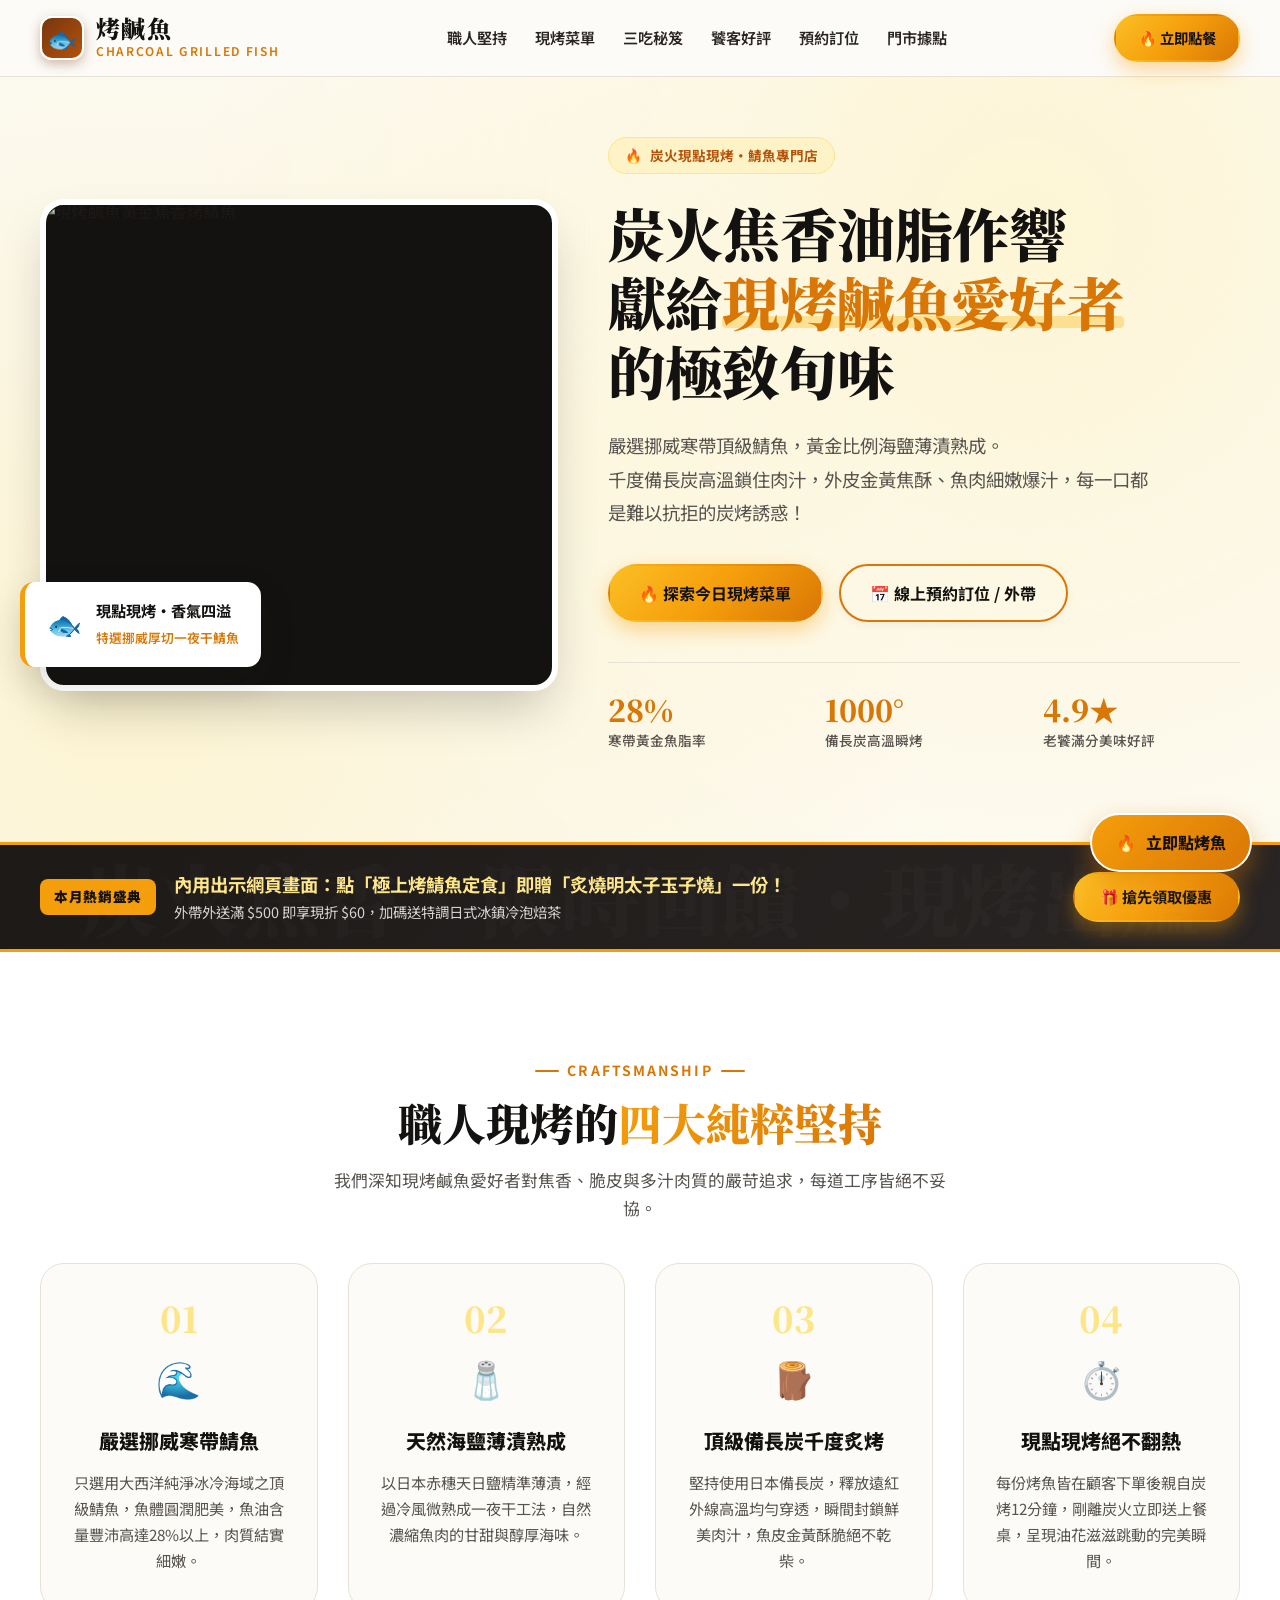
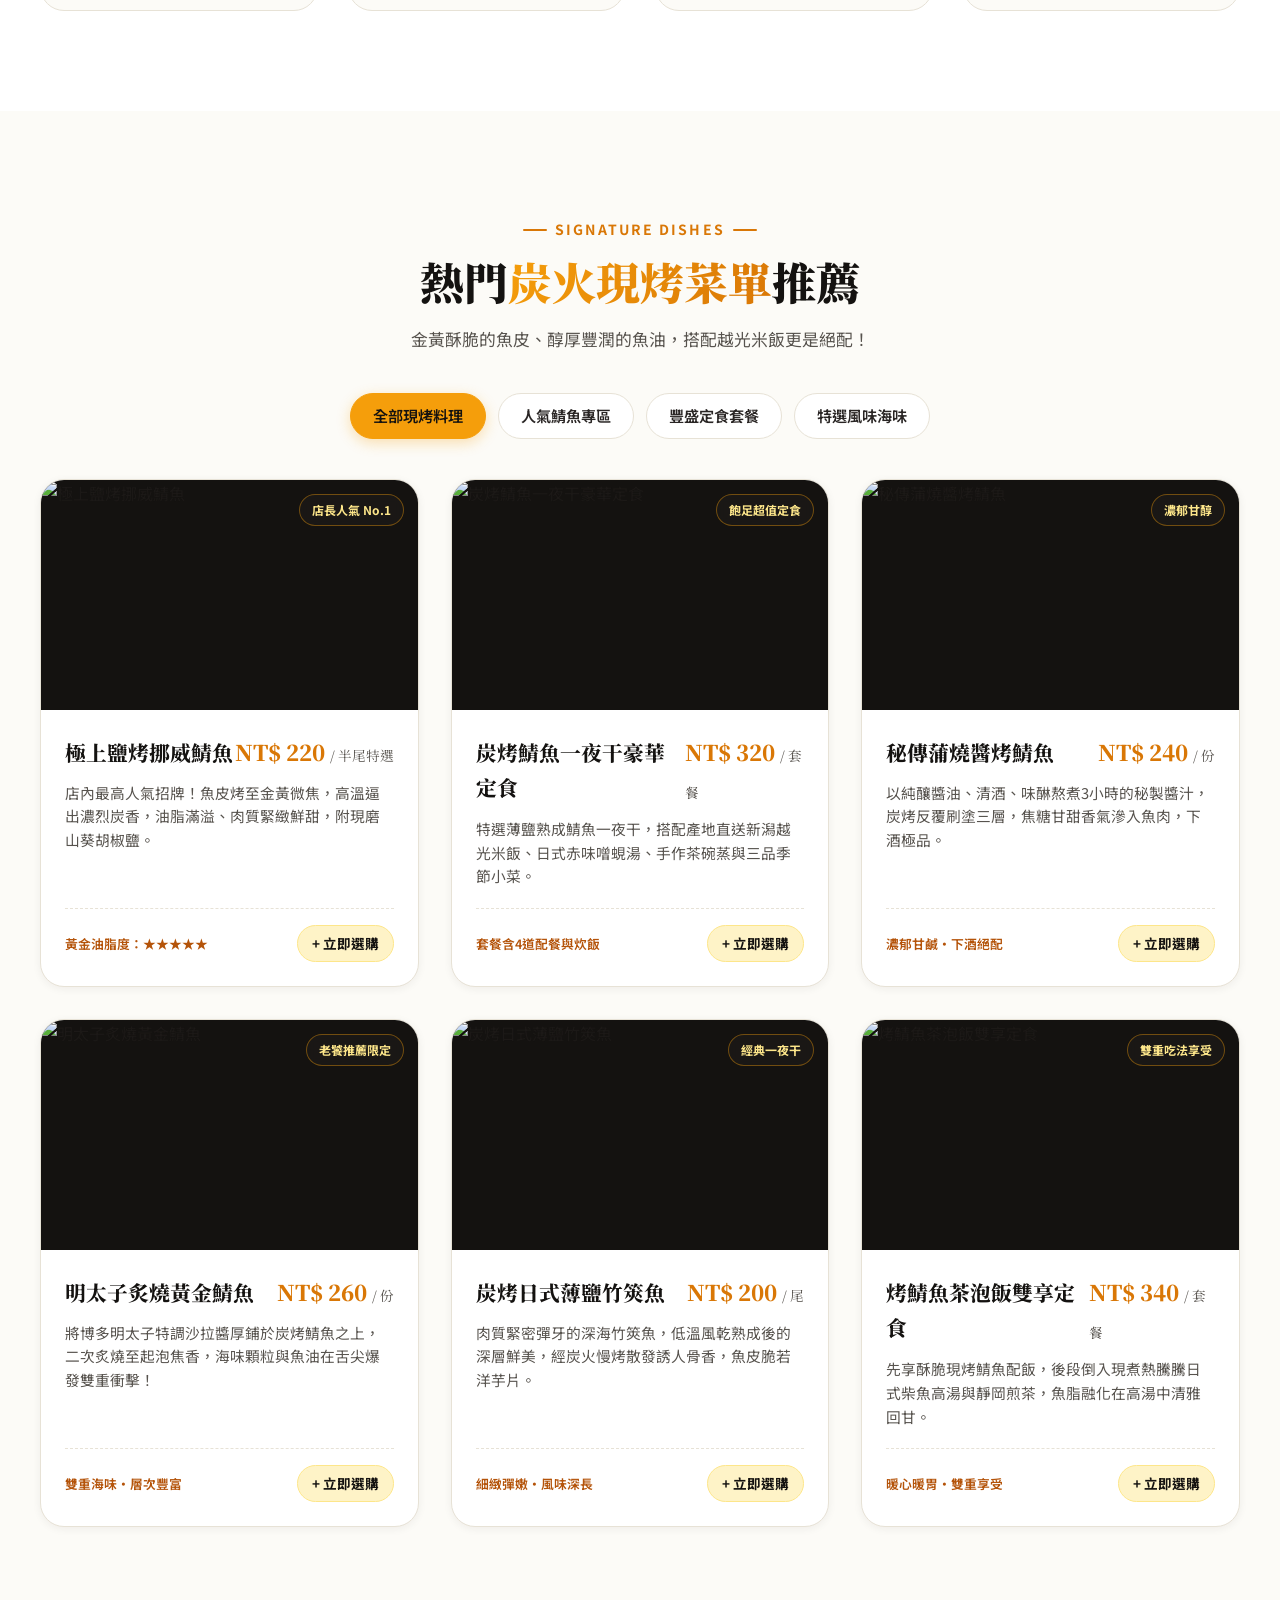
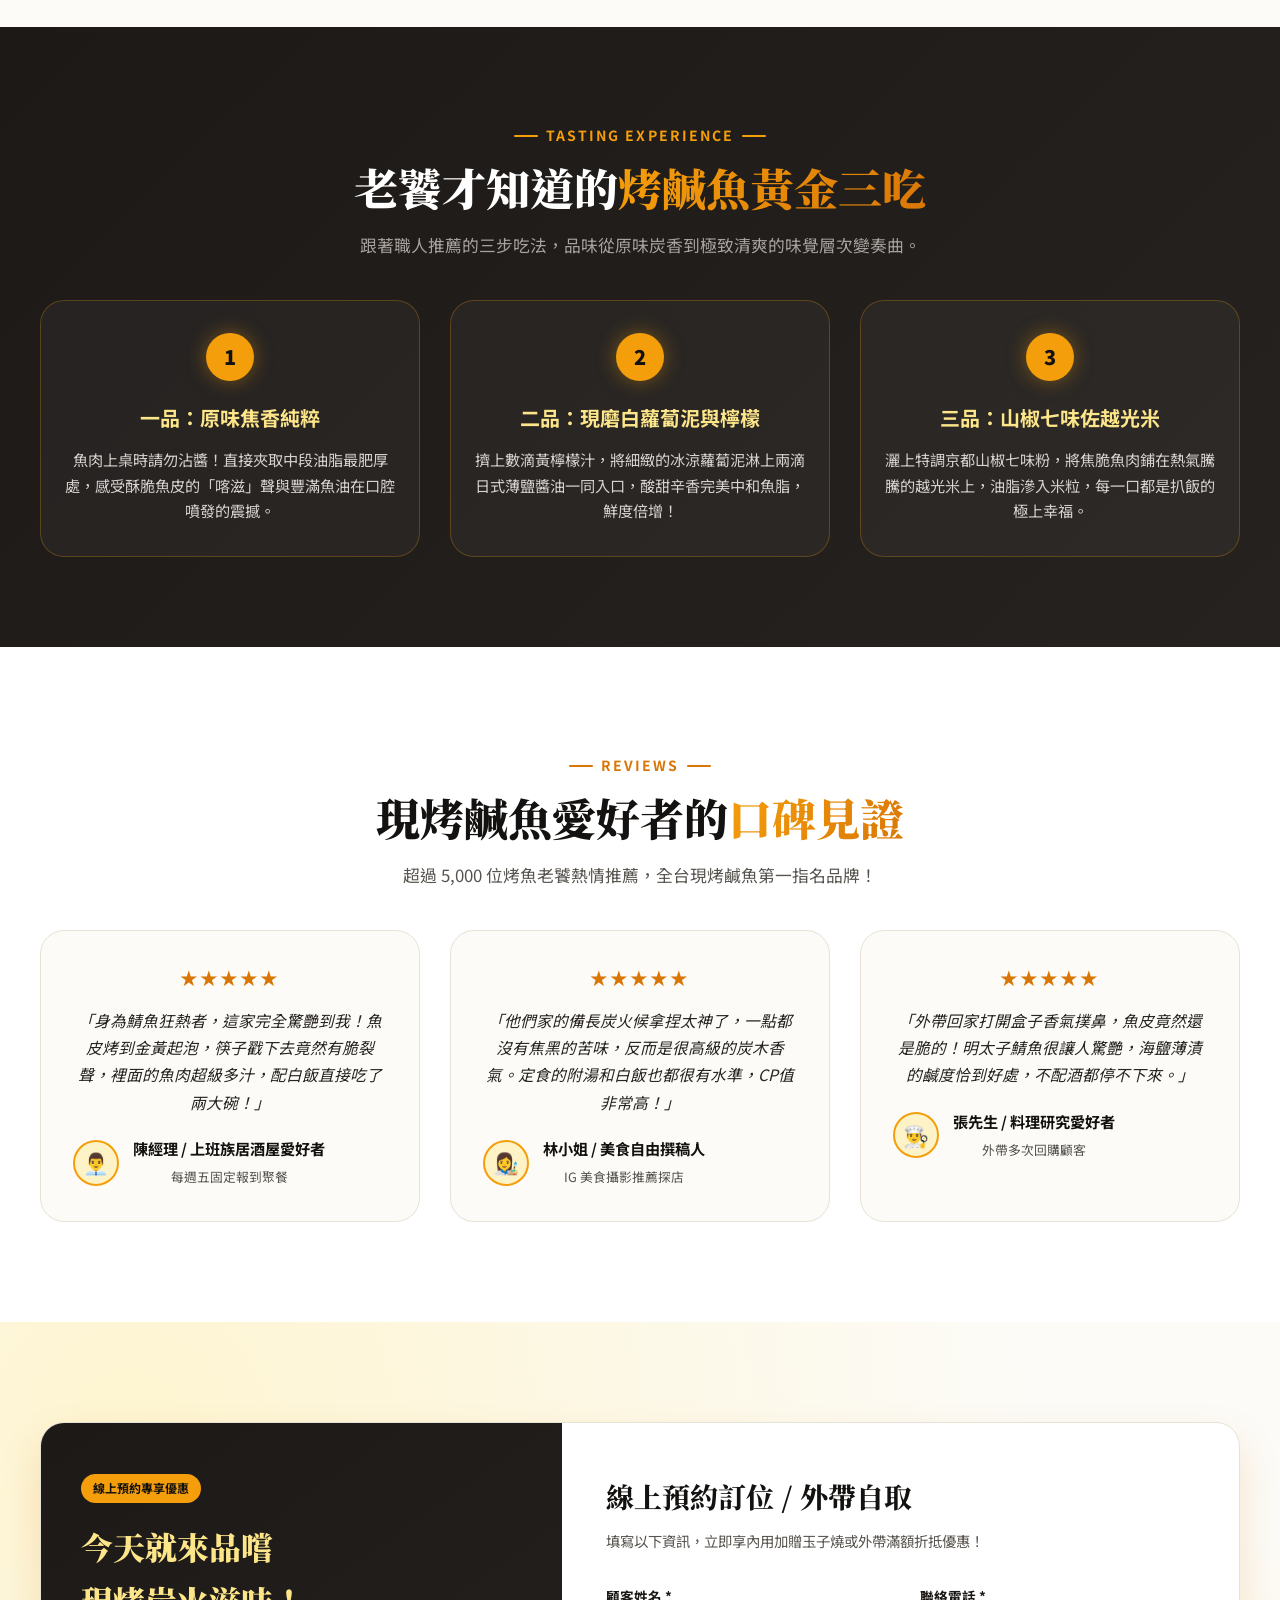
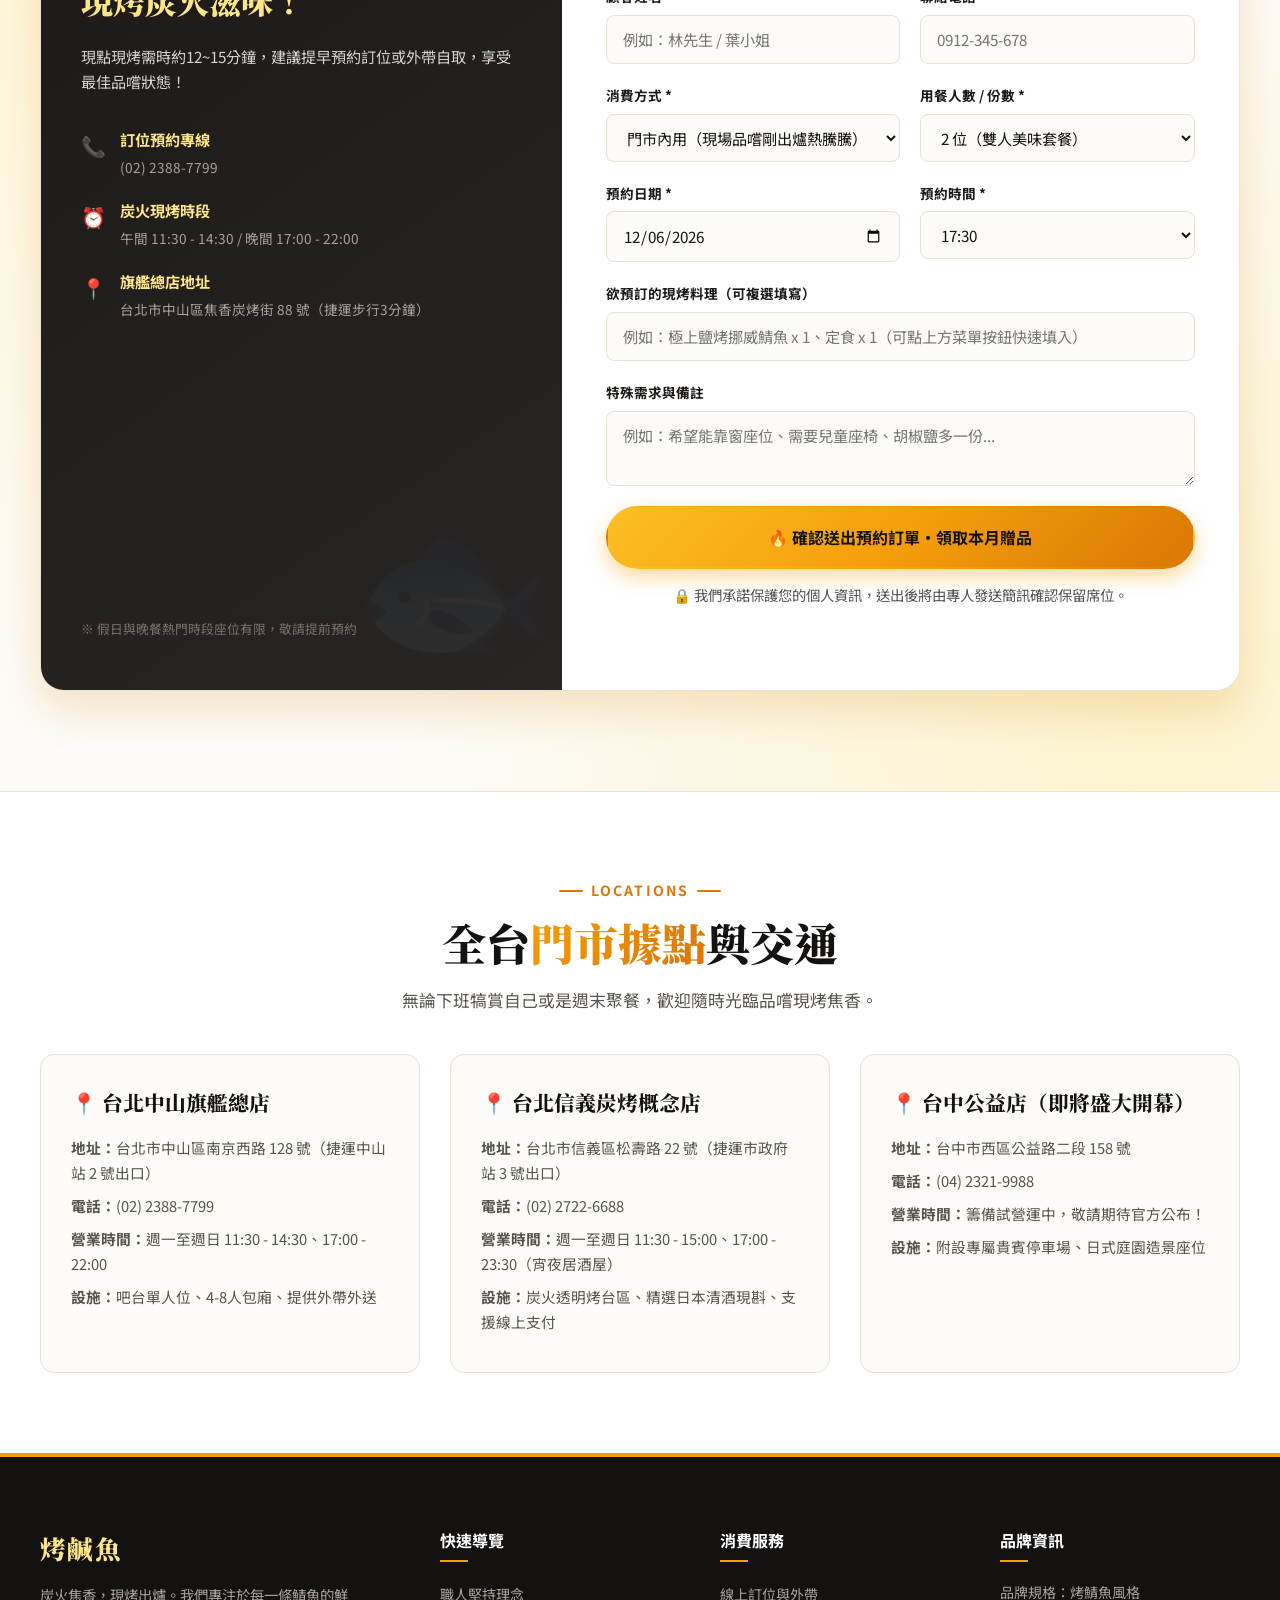
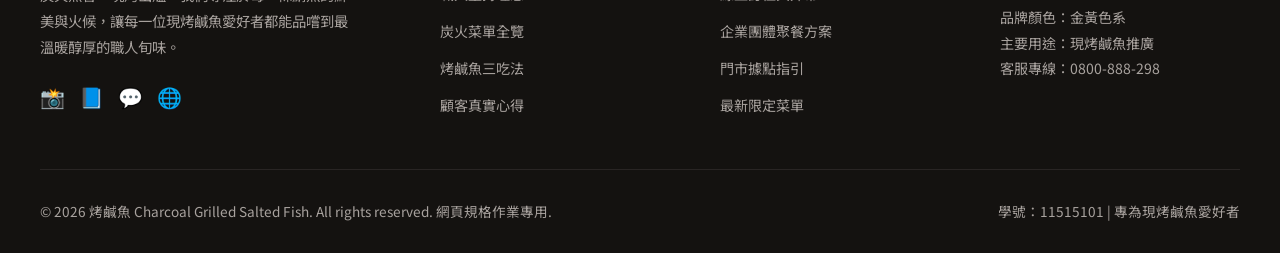
==== commit 230346e1: "調整首頁視覺元素，更新顏色和排版，增強使用者體驗" ====
--- a/onepage/index.html
+++ b/onepage/index.html
@@ -238,12 +238,12 @@
       width: 44px;
       height: 44px;
       border-radius: 12px;
-      background: linear-gradient(135deg, var(--yellow-light), var(--yellow-primary));
+      background: linear-gradient(135deg, #78350F, #B45309);
       display: flex;
       align-items: center;
       justify-content: center;
       font-size: 24px;
-      box-shadow: 0 4px 12px rgba(245, 158, 11, 0.3);
+      box-shadow: 0 4px 12px rgba(120, 53, 15, 0.35);
       border: 2px solid #FFFFFF;
     }
 
@@ -327,7 +327,7 @@
 
     .hero-grid {
       display: grid;
-      grid-template-columns: 1.1fr 0.9fr;
+      grid-template-columns: 0.9fr 1.1fr;
       align-items: center;
       gap: 50px;
     }
@@ -1375,10 +1375,28 @@
        ========================================== -->
   <section class="hero-section" id="home">
     <div class="container hero-grid">
-      <!-- Left Content -->
+      <!-- Left Visual (左側炭烤料理主圖) -->
+      <div class="hero-visual">
+        <div class="hero-image-wrapper">
+          <img 
+            src="https://images.unsplash.com/photo-1534422298391-e4f8c172dddb?auto=format&fit=crop&w=900&q=80" 
+            alt="現烤鹹魚黃金焦香烤鯖魚" 
+            class="hero-image"
+          >
+        </div>
+        <div class="hero-badge-float">
+          <div class="hero-badge-icon">🐟</div>
+          <div class="hero-badge-text">
+            <strong>現點現烤・香氣四溢</strong>
+            <span>特選挪威厚切一夜干鯖魚</span>
+          </div>
+        </div>
+      </div>
+
+      <!-- Right Content (右側文案訴求) -->
       <div class="hero-content">
         <div class="hero-tag">
-          <span>🔥</span> 職人炭火現點現烤・鯖魚專門店
+          <span>🔥</span> 炭火現點現烤・鯖魚專門店
         </div>
         <h2 class="hero-title">
           炭火焦香油脂作響<br>
@@ -1409,24 +1427,6 @@
           <div class="stat-item">
             <h3>4.9★</h3>
             <p>老饕滿分美味好評</p>
-          </div>
-        </div>
-      </div>
-
-      <!-- Right Visual -->
-      <div class="hero-visual">
-        <div class="hero-image-wrapper">
-          <img 
-            src="https://images.unsplash.com/photo-1534422298391-e4f8c172dddb?auto=format&fit=crop&w=900&q=80" 
-            alt="現烤鹹魚黃金焦香烤鯖魚" 
-            class="hero-image"
-          >
-        </div>
-        <div class="hero-badge-float">
-          <div class="hero-badge-icon">🐟</div>
-          <div class="hero-badge-text">
-            <strong>現點現烤・香氣四溢</strong>
-            <span>特選挪威厚切一夜干鯖魚</span>
           </div>
         </div>
       </div>
@@ -1928,7 +1928,7 @@
           &copy; 2026 烤鹹魚 Charcoal Grilled Salted Fish. All rights reserved. 網頁規格作業專用.
         </div>
         <div>
-          學號：11515101 | 專為現烤鹹魚愛好者設計
+          學號：11515101 | 專為現烤鹹魚愛好者
         </div>
       </div>
     </div>
